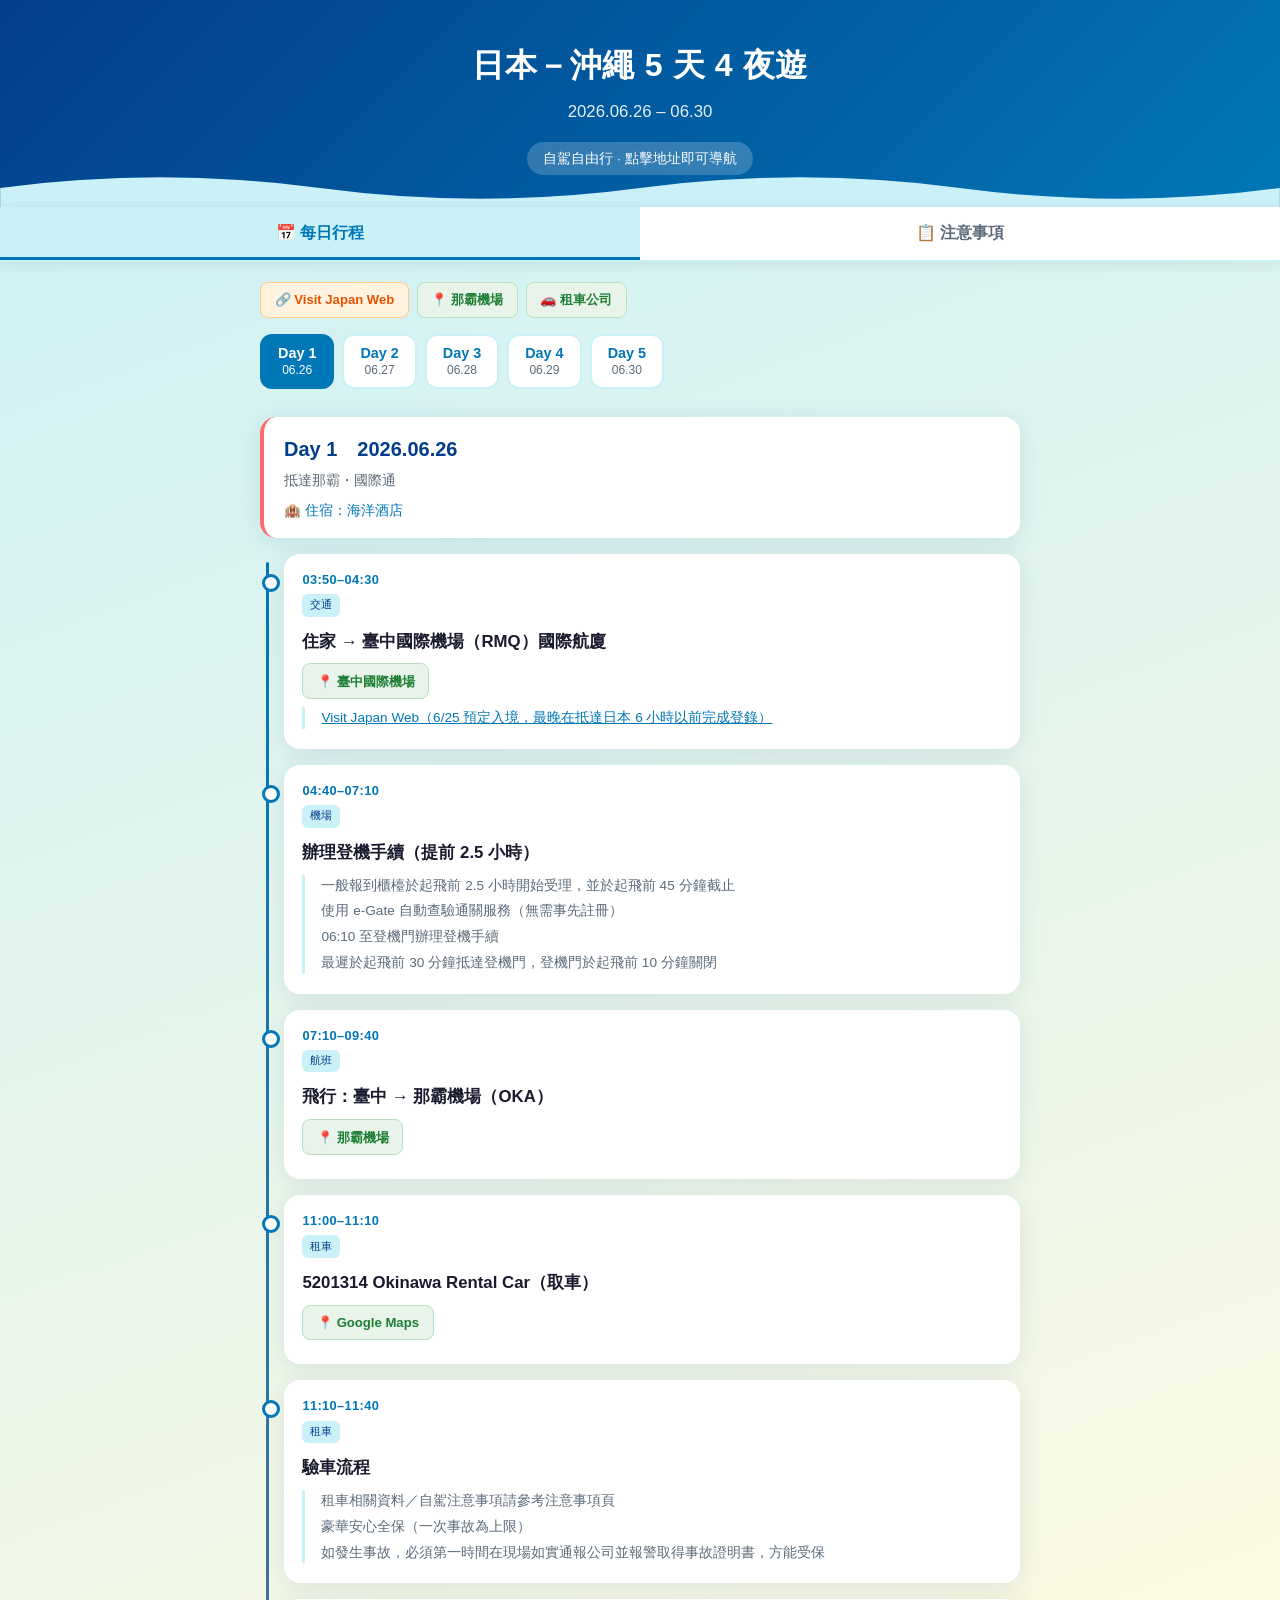
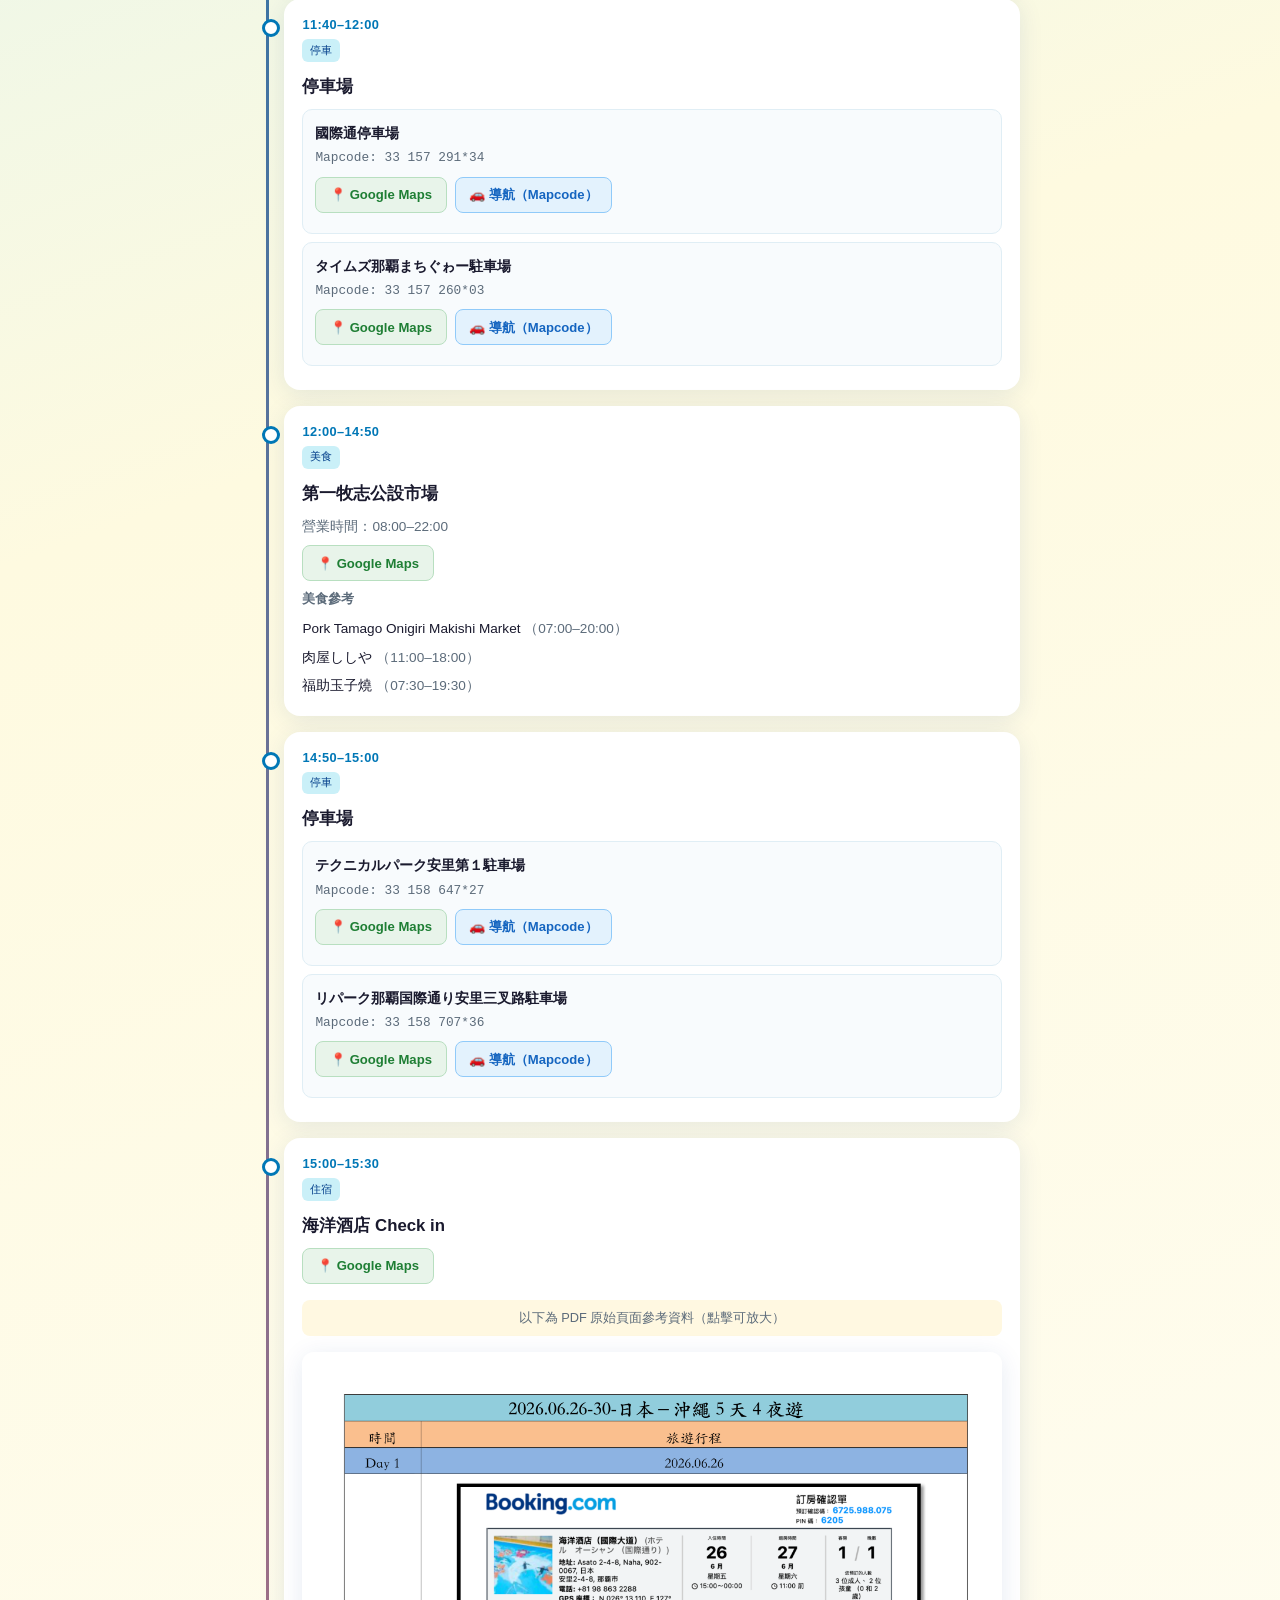
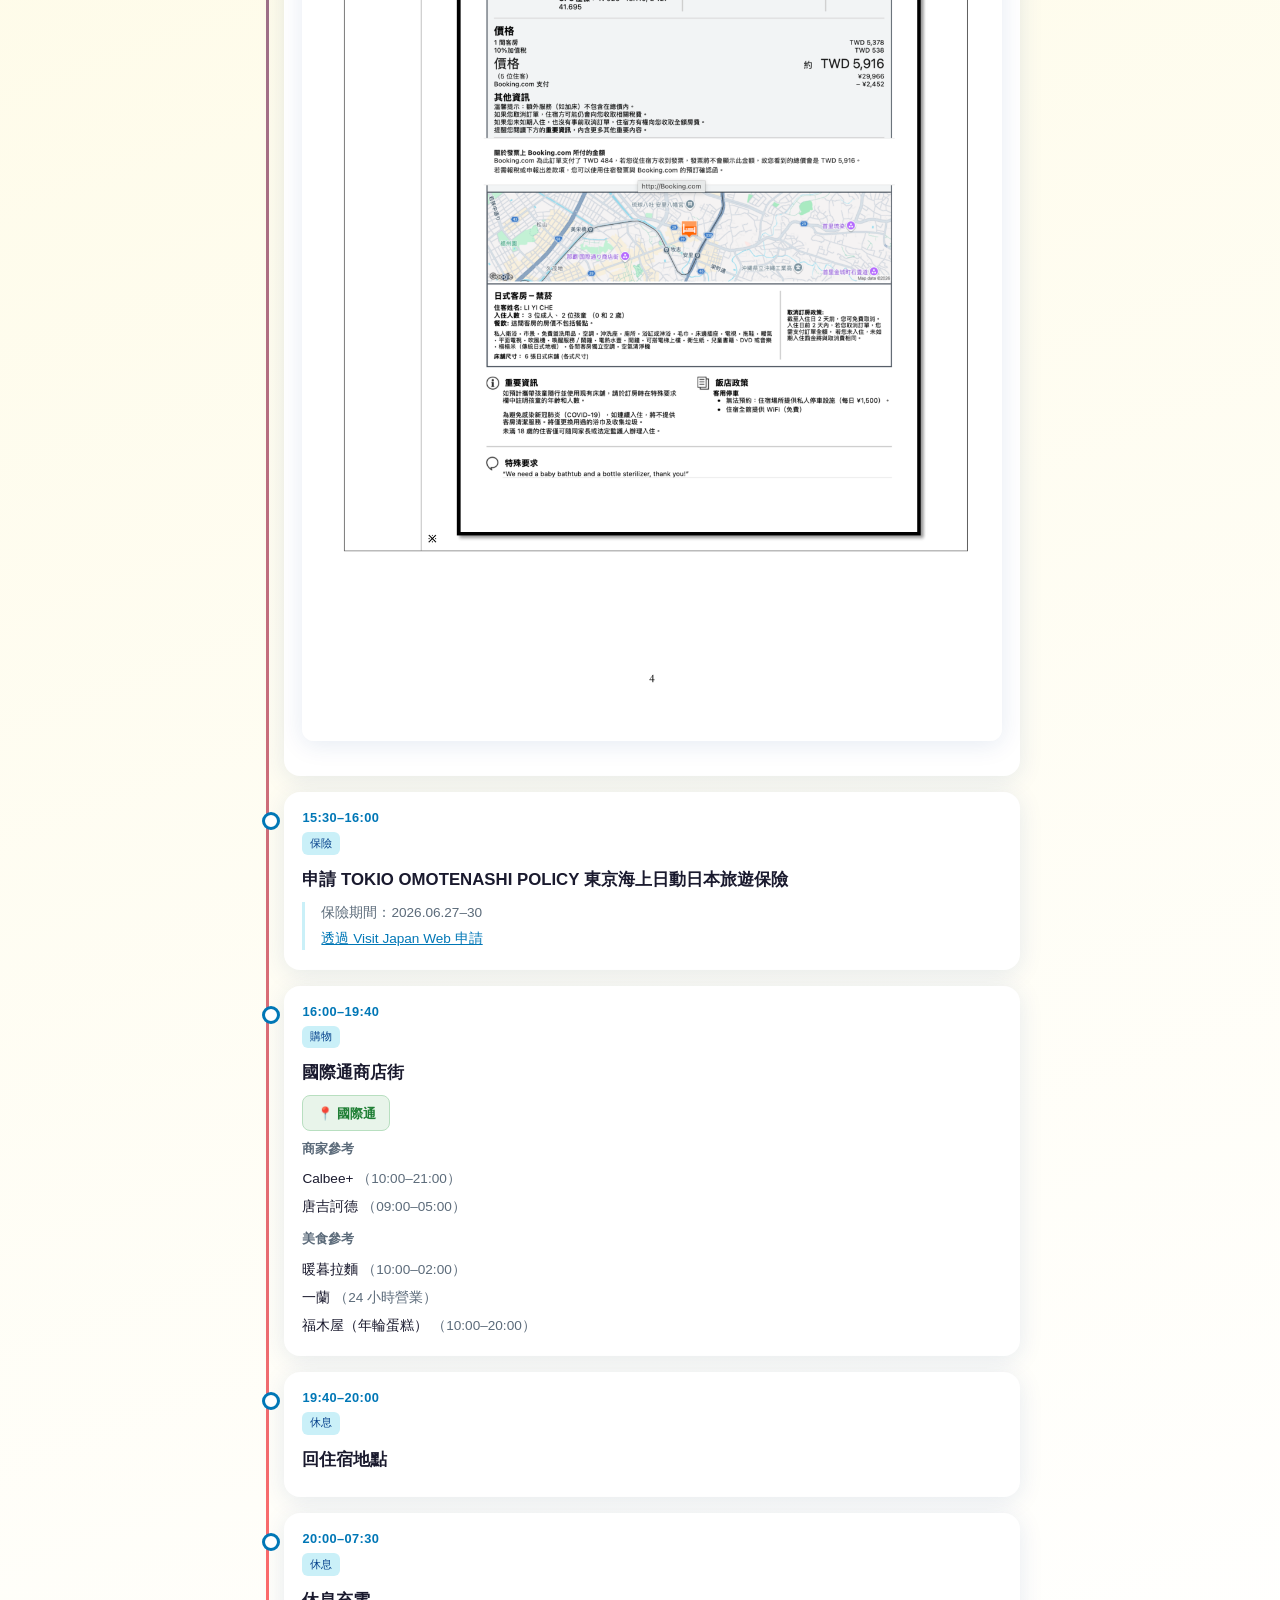
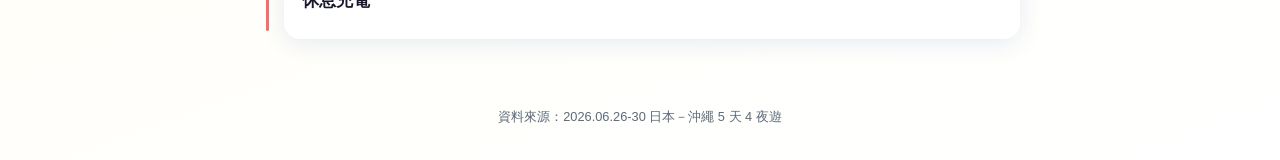
==== index.html @ ae3a1a56 "Add Okinawa 5-day interactive travel itinerary site for GitHub Pages Co-authored-by: Cursor <cursora" ====
<!DOCTYPE html>
<html lang="zh-Hant">
<head>
  <meta charset="UTF-8">
  <meta name="viewport" content="width=device-width, initial-scale=1.0, viewport-fit=cover">
  <meta name="description" content="2026 沖繩 5 天 4 夜自由行行程與注意事項">
  <meta name="theme-color" content="#023e8a">
  <title>沖繩 5 天 4 夜｜互動行程</title>
  <link rel="stylesheet" href="styles.css">
</head>
<body>
  <header class="hero">
    <h1>日本－沖繩 5 天 4 夜遊</h1>
    <p class="dates">2026.06.26 – 06.30</p>
    <span class="badge">自駕自由行 · 點擊地址即可導航</span>
  </header>

  <nav class="main-nav" aria-label="主要導覽">
    <button class="active" data-panel="panel-itinerary">📅 每日行程</button>
    <button data-panel="panel-notices">📋 注意事項</button>
  </nav>

  <main>
    <section id="panel-itinerary" class="panel active" aria-label="每日行程">
      <div class="quick-links">
        <a class="btn-link btn-ext" href="https://vjw-lp.digital.go.jp/zh/" target="_blank" rel="noopener">🔗 Visit Japan Web</a>
        <a class="btn-link btn-maps" href="https://www.google.com/maps/search/?api=1&amp;query=%E9%82%A3%E9%9C%B8%E6%A9%9F%E5%A0%B4" target="_blank" rel="noopener">📍 那霸機場</a>
        <a class="btn-link btn-maps" href="https://www.google.com/maps/search/?api=1&amp;query=5201314%20Okinawa%20Rental%20Car" target="_blank" rel="noopener">🚗 租車公司</a>
      </div>
      <div id="day-tabs" class="day-tabs" role="tablist" aria-label="選擇日期"></div>
      <div id="itinerary-content"></div>
    </section>

    <section id="panel-notices" class="panel" aria-label="注意事項">
      <div id="notice-tabs" class="notice-tabs" role="tablist"></div>
      <div id="notice-content" class="notice-content"></div>
    </section>
  </main>

  <footer>
    <p>資料來源：2026.06.26-30 日本－沖繩 5 天 4 夜遊</p>
  </footer>

  <div id="lightbox" class="lightbox" role="dialog" aria-label="圖片放大檢視">
    <img src="" alt="放大檢視">
  </div>

  <script src="data.js"></script>
  <script src="app.js"></script>
</body>
</html>
---- styles.css ----
:root {
  --ocean: #0077b6;
  --ocean-dark: #023e8a;
  --coral: #ff6b6b;
  --sand: #fefae0;
  --foam: #caf0f8;
  --text: #1a1a2e;
  --muted: #5c6b7a;
  --card: #ffffff;
  --shadow: 0 4px 24px rgba(2, 62, 138, 0.1);
  --radius: 16px;
  --nav-h: 64px;
}

* { box-sizing: border-box; margin: 0; padding: 0; }

html { scroll-behavior: smooth; }

body {
  font-family: "Segoe UI", "Microsoft JhengHei", "PingFang TC", sans-serif;
  background: linear-gradient(160deg, var(--foam) 0%, var(--sand) 40%, #fff 100%);
  color: var(--text);
  min-height: 100dvh;
  line-height: 1.6;
}

/* Header */
.hero {
  background: linear-gradient(135deg, var(--ocean-dark), var(--ocean));
  color: #fff;
  padding: 2.5rem 1.5rem 2rem;
  text-align: center;
  position: relative;
  overflow: hidden;
}

.hero::after {
  content: "";
  position: absolute;
  bottom: -1px;
  left: 0; right: 0;
  height: 40px;
  background: url("data:image/svg+xml,%3Csvg xmlns='http://www.w3.org/2000/svg' viewBox='0 0 1200 40'%3E%3Cpath fill='%23caf0f8' d='M0 20 Q150 0 300 20 T600 20 T900 20 T1200 20 V40 H0Z'/%3E%3C/svg%3E") center/cover no-repeat;
}

.hero h1 {
  font-size: clamp(1.4rem, 4vw, 2rem);
  font-weight: 700;
  letter-spacing: 0.02em;
}

.hero .dates {
  margin-top: 0.5rem;
  opacity: 0.9;
  font-size: 1.05rem;
}

.hero .badge {
  display: inline-block;
  margin-top: 1rem;
  padding: 0.35rem 1rem;
  background: rgba(255,255,255,0.2);
  border-radius: 999px;
  font-size: 0.85rem;
  backdrop-filter: blur(4px);
}

/* Main nav */
.main-nav {
  position: sticky;
  top: 0;
  z-index: 100;
  display: flex;
  background: var(--card);
  box-shadow: 0 2px 12px rgba(0,0,0,0.08);
  border-bottom: 2px solid var(--foam);
}

.main-nav button {
  flex: 1;
  padding: 1rem;
  border: none;
  background: none;
  font-size: 1rem;
  font-weight: 600;
  color: var(--muted);
  cursor: pointer;
  transition: color 0.2s, background 0.2s;
  font-family: inherit;
}

.main-nav button.active {
  color: var(--ocean);
  background: var(--foam);
  box-shadow: inset 0 -3px 0 var(--ocean);
}

.main-nav button:hover:not(.active) {
  background: #f8fbfd;
}

/* Panels */
.panel { display: none; padding: 1.25rem; max-width: 800px; margin: 0 auto; }
.panel.active { display: block; }

/* Day tabs */
.day-tabs {
  display: flex;
  gap: 0.5rem;
  overflow-x: auto;
  padding-bottom: 0.75rem;
  scrollbar-width: none;
  -ms-overflow-style: none;
}

.day-tabs::-webkit-scrollbar { display: none; }

.day-tab {
  flex-shrink: 0;
  padding: 0.6rem 1rem;
  border: 2px solid var(--foam);
  border-radius: 12px;
  background: var(--card);
  cursor: pointer;
  font-family: inherit;
  font-size: 0.9rem;
  transition: all 0.2s;
}

.day-tab .day-num { font-weight: 700; color: var(--ocean); display: block; }
.day-tab .day-date { font-size: 0.75rem; color: var(--muted); }

.day-tab.active {
  border-color: var(--ocean);
  background: var(--ocean);
  color: #fff;
}

.day-tab.active .day-num,
.day-tab.active .day-date { color: #fff; }

.day-header {
  margin: 1rem 0;
  padding: 1rem 1.25rem;
  background: var(--card);
  border-radius: var(--radius);
  box-shadow: var(--shadow);
  border-left: 4px solid var(--coral);
}

.day-header h2 { font-size: 1.25rem; color: var(--ocean-dark); }
.day-header p { color: var(--muted); font-size: 0.9rem; margin-top: 0.25rem; }

.day-header .stay {
  margin-top: 0.5rem;
  font-size: 0.85rem;
  color: var(--ocean);
}

/* Timeline */
.timeline { position: relative; padding-left: 1.5rem; }

.timeline::before {
  content: "";
  position: absolute;
  left: 6px;
  top: 8px;
  bottom: 8px;
  width: 3px;
  background: linear-gradient(to bottom, var(--ocean), var(--coral));
  border-radius: 3px;
}

.event {
  position: relative;
  margin-bottom: 1rem;
  padding: 1rem 1.15rem;
  background: var(--card);
  border-radius: var(--radius);
  box-shadow: var(--shadow);
}

.event::before {
  content: "";
  position: absolute;
  left: -1.35rem;
  top: 1.25rem;
  width: 12px;
  height: 12px;
  border-radius: 50%;
  background: var(--card);
  border: 3px solid var(--ocean);
}

.event-time {
  font-size: 0.8rem;
  font-weight: 700;
  color: var(--ocean);
  letter-spacing: 0.03em;
}

.event-title {
  font-size: 1.05rem;
  font-weight: 600;
  margin: 0.25rem 0 0.5rem;
}

.event-type {
  display: inline-block;
  font-size: 0.7rem;
  padding: 0.15rem 0.5rem;
  border-radius: 6px;
  background: var(--foam);
  color: var(--ocean-dark);
  margin-bottom: 0.5rem;
}

.event-hours { font-size: 0.85rem; color: var(--muted); margin-bottom: 0.5rem; }

/* Links & locations */
.link-row {
  display: flex;
  flex-wrap: wrap;
  gap: 0.5rem;
  margin: 0.5rem 0;
}

.btn-link {
  display: inline-flex;
  align-items: center;
  gap: 0.35rem;
  padding: 0.4rem 0.85rem;
  border-radius: 8px;
  font-size: 0.82rem;
  font-weight: 600;
  text-decoration: none;
  transition: transform 0.15s, box-shadow 0.15s;
}

.btn-link:hover { transform: translateY(-1px); box-shadow: 0 4px 12px rgba(0,0,0,0.12); }

.btn-maps { background: #e8f4ea; color: #1e7e34; border: 1px solid #b8dfc0; }
.btn-nav { background: #e3f2fd; color: #1565c0; border: 1px solid #90caf9; }
.btn-ext { background: #fff3e0; color: #e65100; border: 1px solid #ffcc80; }
.btn-tel { background: #f3e5f5; color: #7b1fa2; border: 1px solid #ce93d8; }

.location-card {
  margin: 0.5rem 0;
  padding: 0.75rem;
  background: #f8fbfd;
  border-radius: 10px;
  border: 1px solid #e0eef5;
}

.location-card .loc-name { font-weight: 600; font-size: 0.9rem; }
.location-card .mapcode { font-size: 0.8rem; color: var(--muted); margin: 0.2rem 0; font-family: monospace; }

.event-notes {
  margin-top: 0.5rem;
  padding-left: 1rem;
  border-left: 3px solid var(--foam);
}

.event-notes li {
  font-size: 0.85rem;
  color: var(--muted);
  margin: 0.25rem 0;
  list-style: none;
}

.event-notes a { color: var(--ocean); }

.rec-list, .shop-list {
  margin-top: 0.5rem;
  font-size: 0.85rem;
}

.rec-list h4, .shop-list h4 {
  font-size: 0.8rem;
  color: var(--muted);
  margin-bottom: 0.35rem;
}

.rec-list li, .shop-list li {
  padding: 0.2rem 0;
  list-style: none;
}

.schedule-grid {
  display: grid;
  gap: 0.4rem;
  margin-top: 0.5rem;
}

.schedule-item {
  display: flex;
  justify-content: space-between;
  font-size: 0.85rem;
  padding: 0.4rem 0.6rem;
  background: var(--foam);
  border-radius: 8px;
}

/* Notice panel */
.notice-tabs {
  display: flex;
  flex-wrap: wrap;
  gap: 0.5rem;
  margin-bottom: 1.25rem;
}

.notice-tab {
  padding: 0.5rem 0.9rem;
  border: 2px solid var(--foam);
  border-radius: 10px;
  background: var(--card);
  cursor: pointer;
  font-family: inherit;
  font-size: 0.82rem;
  transition: all 0.2s;
}

.notice-tab.active {
  border-color: var(--ocean);
  background: var(--ocean);
  color: #fff;
}

.notice-content h3 {
  font-size: 1.15rem;
  color: var(--ocean-dark);
  margin-bottom: 1rem;
}

.notice-list li {
  margin: 0.5rem 0;
  padding-left: 1.25rem;
  position: relative;
  font-size: 0.9rem;
}

.notice-list li::before {
  content: "•";
  position: absolute;
  left: 0;
  color: var(--coral);
  font-weight: bold;
}

.packing-section {
  margin-bottom: 1.25rem;
  padding: 1rem;
  background: var(--card);
  border-radius: var(--radius);
  box-shadow: var(--shadow);
}

.packing-section h4 {
  color: var(--ocean);
  margin-bottom: 0.5rem;
  font-size: 0.95rem;
}

.packing-section ul { padding-left: 1.25rem; }
.packing-section li { font-size: 0.85rem; margin: 0.2rem 0; color: var(--muted); }

/* PDF images */
.pdf-viewer {
  margin-top: 1rem;
}

.pdf-viewer img {
  width: 100%;
  border-radius: 12px;
  margin-bottom: 0.75rem;
  box-shadow: var(--shadow);
  cursor: zoom-in;
}

.pdf-hint {
  font-size: 0.8rem;
  color: var(--muted);
  text-align: center;
  margin-bottom: 1rem;
  padding: 0.5rem;
  background: #fff8e1;
  border-radius: 8px;
}

/* Lightbox */
.lightbox {
  display: none;
  position: fixed;
  inset: 0;
  z-index: 1000;
  background: rgba(0,0,0,0.9);
  align-items: center;
  justify-content: center;
  padding: 1rem;
  cursor: zoom-out;
}

.lightbox.open { display: flex; }
.lightbox img { max-width: 100%; max-height: 95dvh; border-radius: 8px; }

/* Quick links bar */
.quick-links {
  display: flex;
  flex-wrap: wrap;
  gap: 0.5rem;
  margin-bottom: 1rem;
}

/* Footer */
footer {
  text-align: center;
  padding: 2rem 1rem;
  color: var(--muted);
  font-size: 0.8rem;
}

@media (max-width: 480px) {
  .panel { padding: 1rem; }
  .event { padding: 0.85rem; }
}
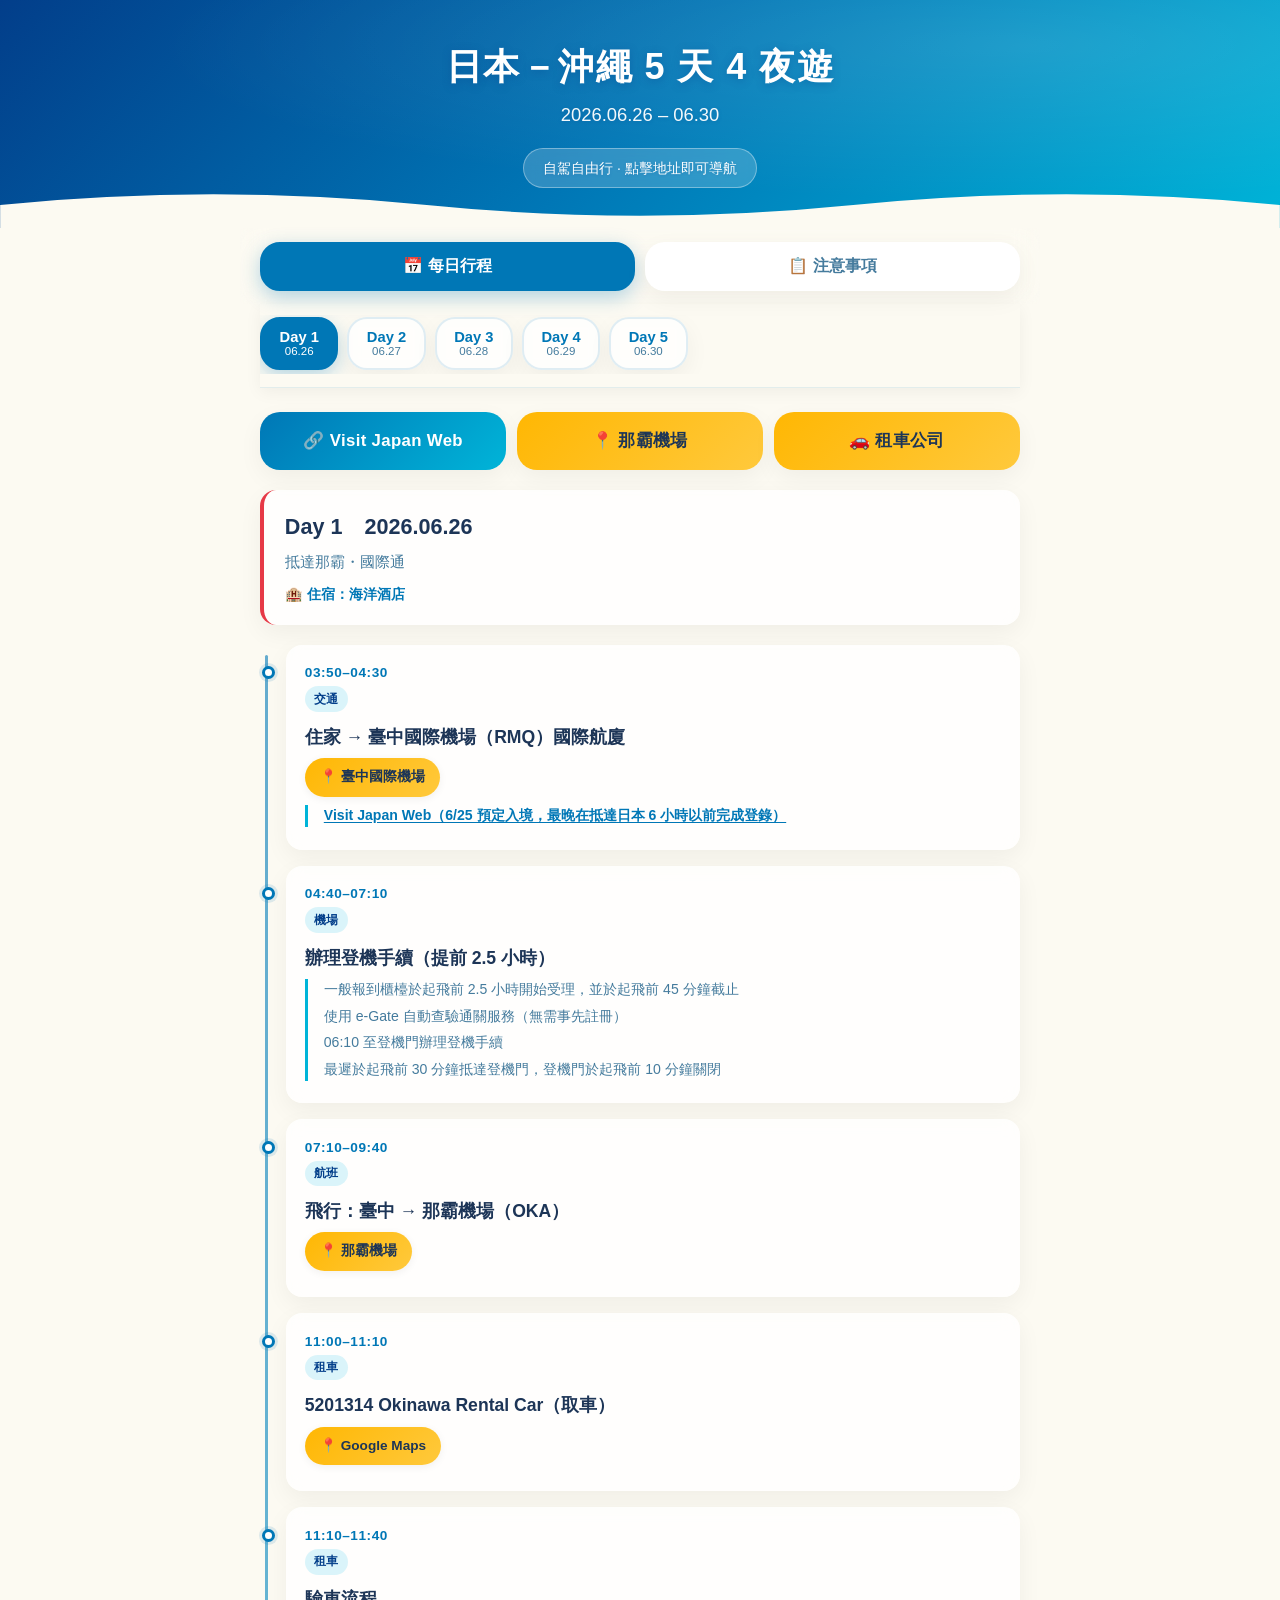
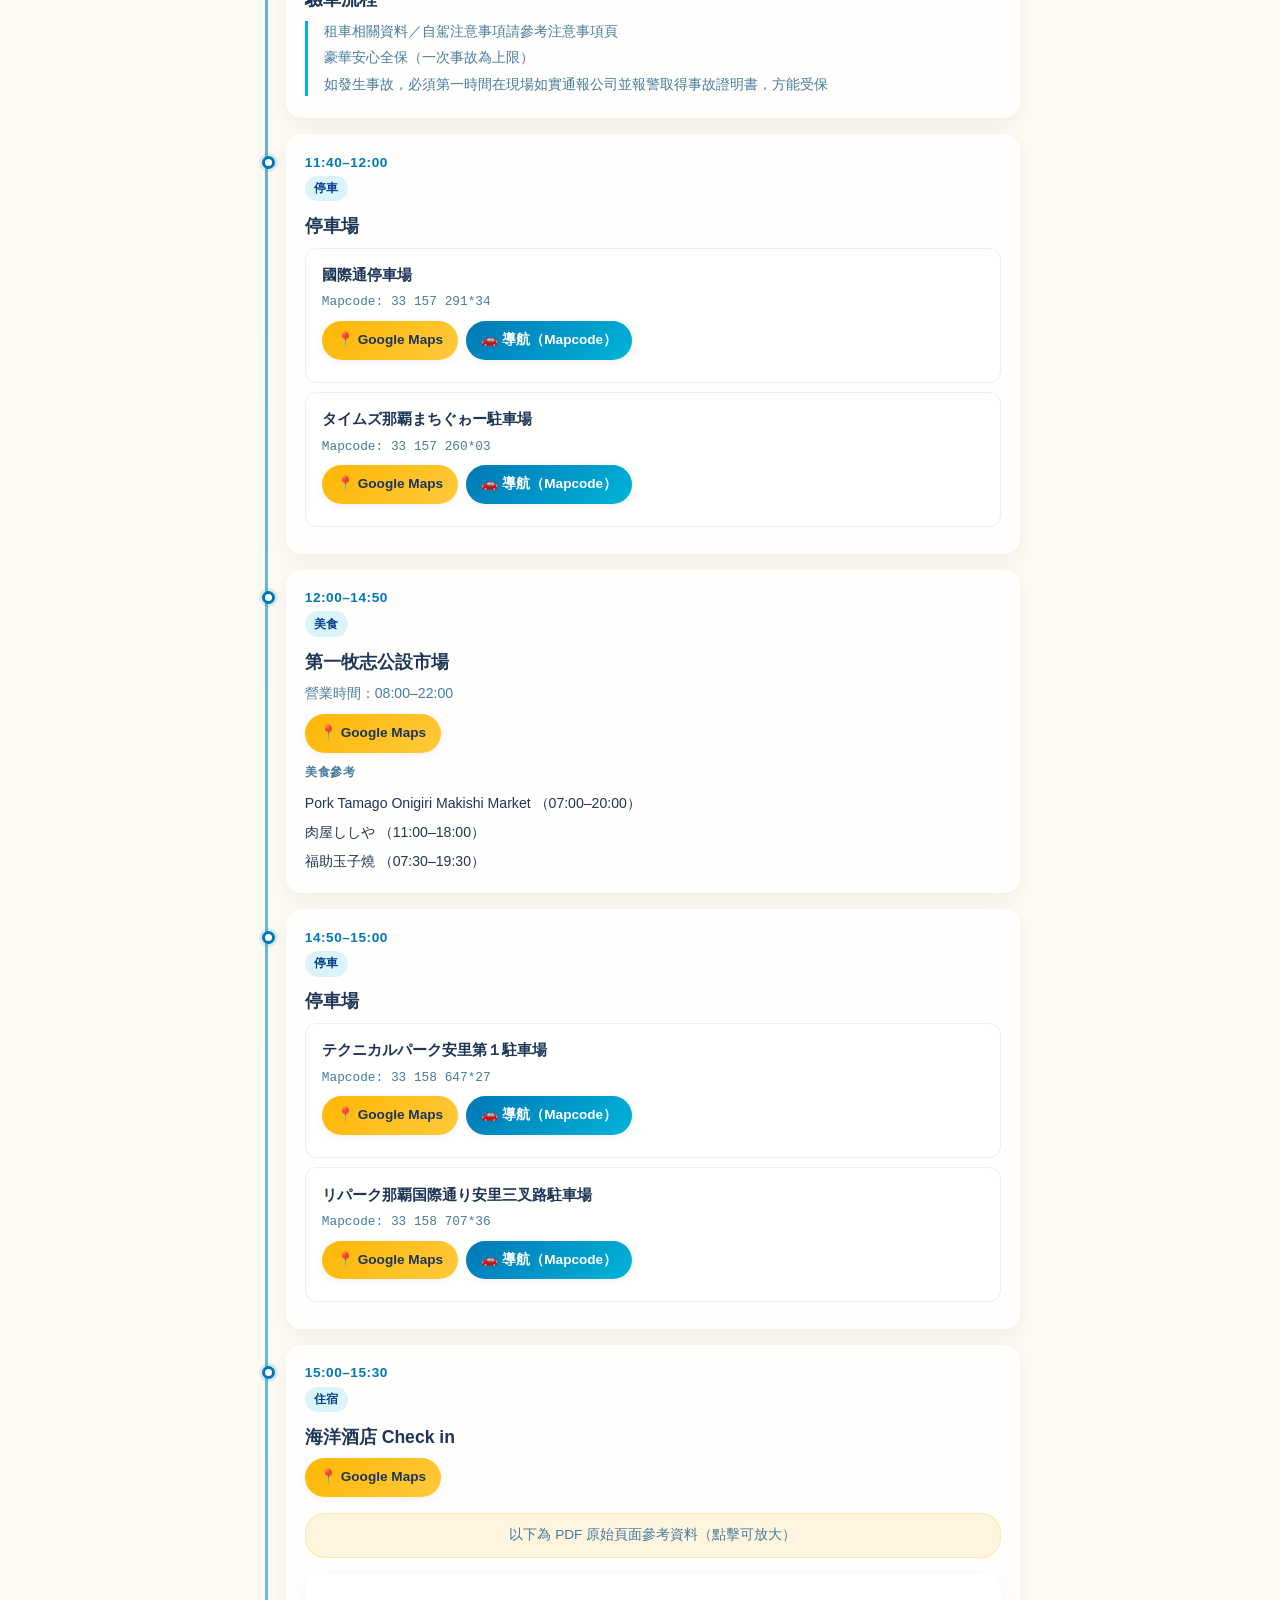
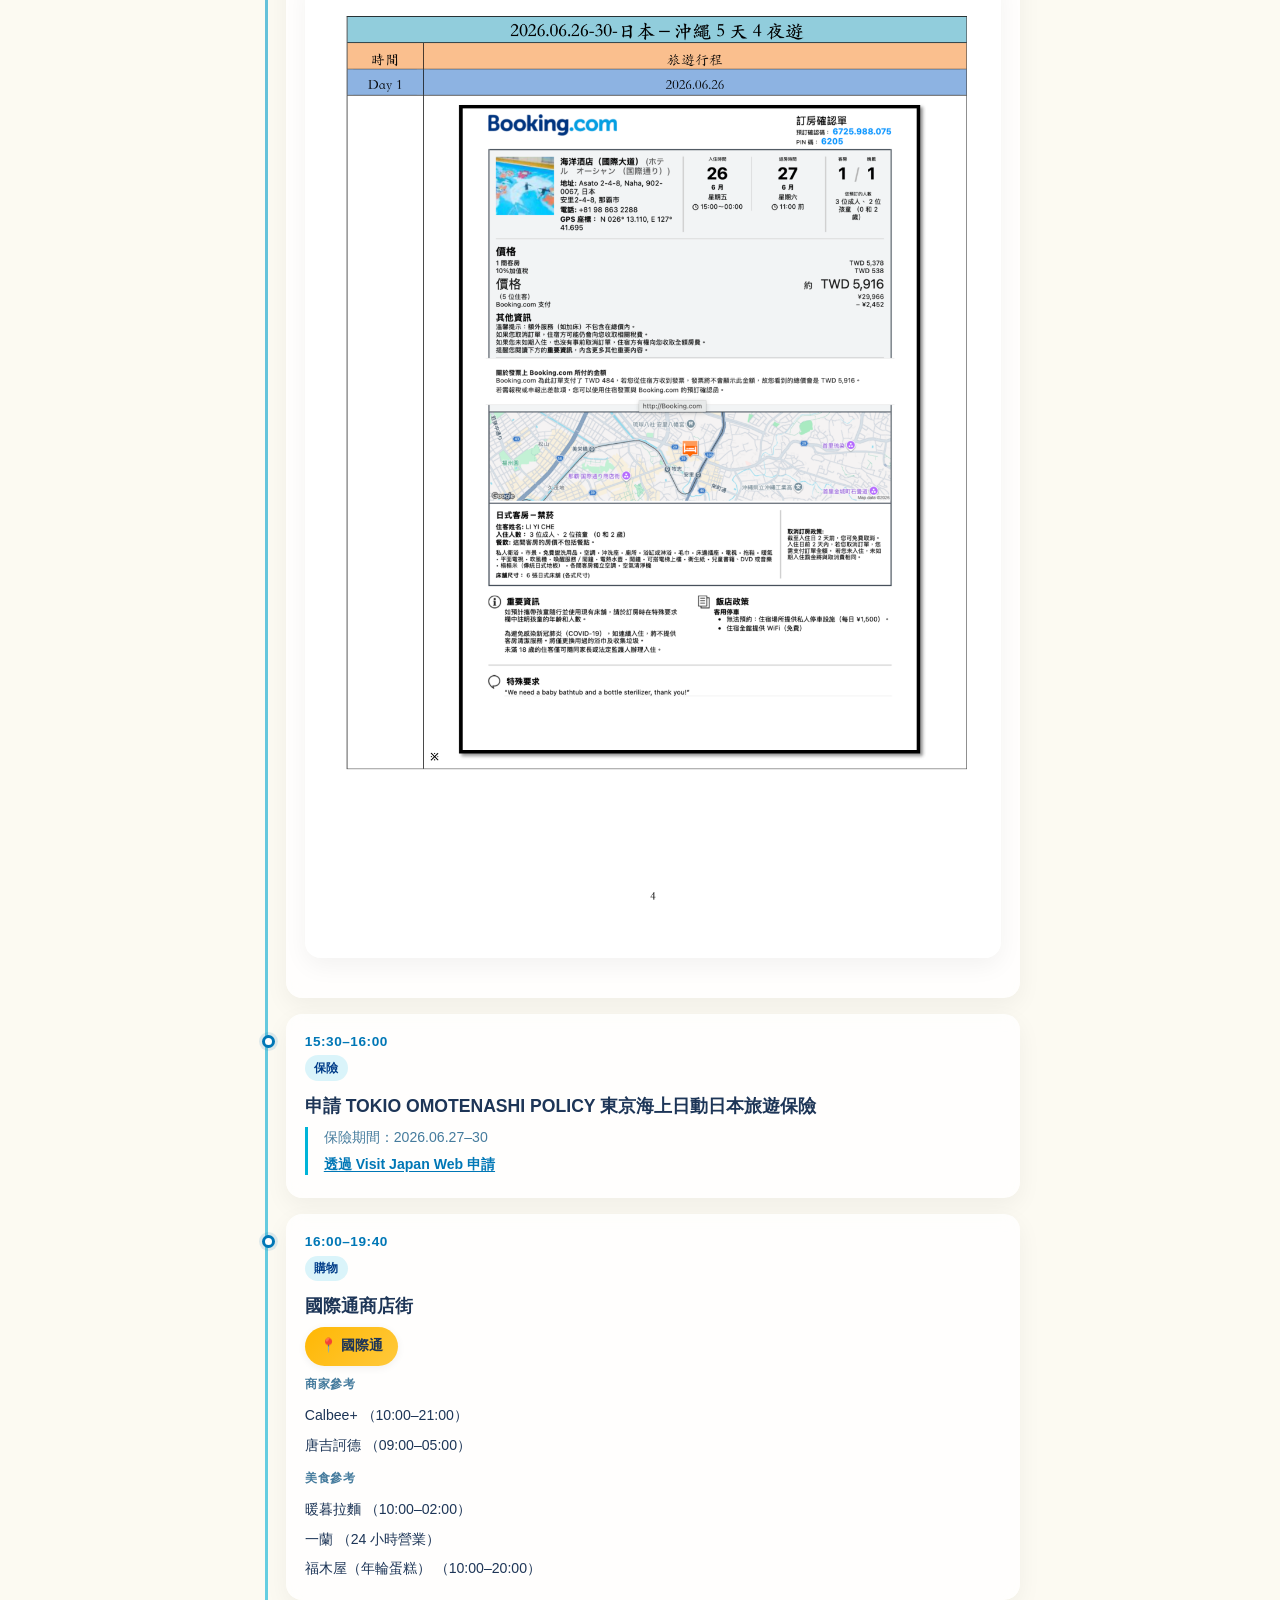
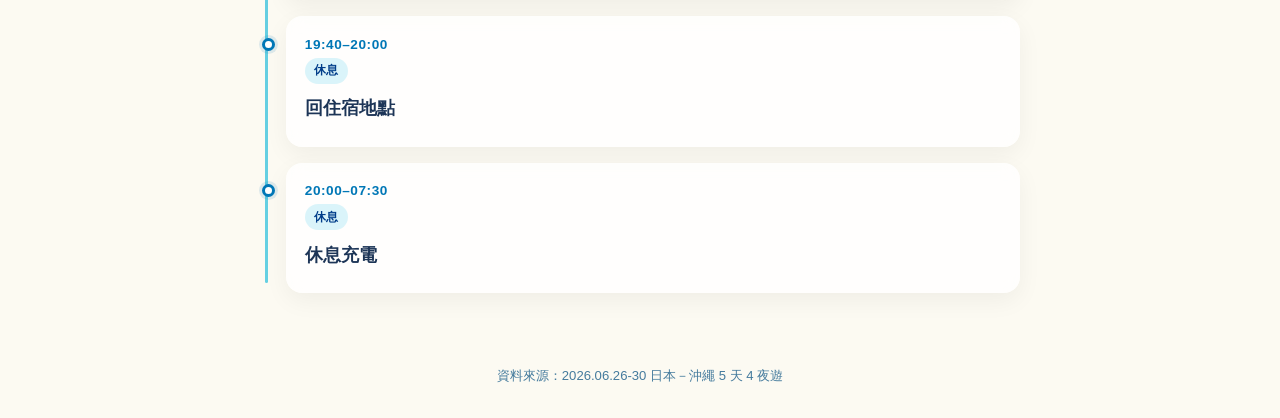
==== commit 71ba2724: "Pin Day 1-5 date tabs below main nav when scrolling Co-authored-by: Cursor <cursoragent@cursor.com>" ====
--- a/index.html
+++ b/index.html
@@ -20,6 +20,14 @@
     <button data-panel="panel-notices">📋 注意事項</button>
   </nav>
 
+  <div class="day-tabs-bar visible" id="day-tabs-bar">
+    <div id="day-tabs-sentinel" class="day-tabs-sentinel" aria-hidden="true"></div>
+    <div class="day-tabs-placeholder" id="day-tabs-placeholder"></div>
+    <div class="day-tabs-sticky" id="day-tabs-sticky">
+      <div id="day-tabs" class="day-tabs" role="tablist" aria-label="選擇日期"></div>
+    </div>
+  </div>
+
   <main>
     <section id="panel-itinerary" class="panel active" aria-label="每日行程">
       <div class="quick-links">
@@ -27,7 +35,6 @@
         <a class="btn-link btn-maps" href="https://www.google.com/maps/search/?api=1&amp;query=%E9%82%A3%E9%9C%B8%E6%A9%9F%E5%A0%B4" target="_blank" rel="noopener">📍 那霸機場</a>
         <a class="btn-link btn-maps" href="https://www.google.com/maps/search/?api=1&amp;query=5201314%20Okinawa%20Rental%20Car" target="_blank" rel="noopener">🚗 租車公司</a>
       </div>
-      <div id="day-tabs" class="day-tabs" role="tablist" aria-label="選擇日期"></div>
       <div id="itinerary-content"></div>
     </section>
 
--- a/styles.css
+++ b/styles.css
@@ -1,425 +1,822 @@
+/* ── Okinawa Breeze ── 海島渡假 × 現代 SPA 俐落感 ── */
+
 :root {
-  --ocean: #0077b6;
-  --ocean-dark: #023e8a;
-  --coral: #ff6b6b;
-  --sand: #fefae0;
+  --okinawa-deep: #023e8a;
+  --okinawa-blue: #0077b6;
+  --okinawa-sky: #00b4d8;
+  --sand-white: #fcfaf2;
+  --text-deep: #1d3557;
+  --text-muted: #457b9d;
+  --sun-gold: #ffb703;
+  --sun-gold-dark: #e6a502;
+  --shuri-red: #e63946;
   --foam: #caf0f8;
-  --text: #1a1a2e;
-  --muted: #5c6b7a;
-  --card: #ffffff;
-  --shadow: 0 4px 24px rgba(2, 62, 138, 0.1);
-  --radius: 16px;
-  --nav-h: 64px;
-}
-
-* { box-sizing: border-box; margin: 0; padding: 0; }
-
-html { scroll-behavior: smooth; }
+  --card-bg: rgba(255, 255, 255, 0.8);
+  --card-solid: #ffffff;
+  --shadow-soft: 0 8px 24px rgba(0, 0, 0, 0.05);
+  --shadow-lift: 0 12px 32px rgba(0, 119, 182, 0.12);
+  --radius-card: 16px;
+  --radius-pill: 20px;
+  --transition: all 0.3s ease;
+  --safe-top: env(safe-area-inset-top, 0px);
+  --safe-right: env(safe-area-inset-right, 0px);
+  --safe-bottom: env(safe-area-inset-bottom, 0px);
+  --safe-left: env(safe-area-inset-left, 0px);
+  --nav-bottom: 4rem;
+}
+
+*, *::before, *::after {
+  box-sizing: border-box;
+  margin: 0;
+  padding: 0;
+}
+
+html {
+  scroll-behavior: smooth;
+  -webkit-text-size-adjust: 100%;
+}
 
 body {
-  font-family: "Segoe UI", "Microsoft JhengHei", "PingFang TC", sans-serif;
-  background: linear-gradient(160deg, var(--foam) 0%, var(--sand) 40%, #fff 100%);
-  color: var(--text);
+  font-family: "Segoe UI", "Microsoft JhengHei", "PingFang TC", "Noto Sans TC", sans-serif;
+  background-color: var(--sand-white);
+  color: var(--text-deep);
   min-height: 100dvh;
-  line-height: 1.6;
-}
-
-/* Header */
+  line-height: 1.65;
+  font-size: 16px;
+  padding-left: var(--safe-left);
+  padding-right: var(--safe-right);
+}
+
+/* ── Hero ── */
 .hero {
-  background: linear-gradient(135deg, var(--ocean-dark), var(--ocean));
+  background: linear-gradient(135deg, #023e8a 0%, #0077b6 50%, #00b4d8 100%);
   color: #fff;
-  padding: 2.5rem 1.5rem 2rem;
   text-align: center;
+  padding: calc(2.75rem + var(--safe-top)) 1.5rem 2.5rem;
   position: relative;
   overflow: hidden;
+}
+
+.hero::before {
+  content: "";
+  position: absolute;
+  inset: 0;
+  background: radial-gradient(ellipse at 80% 20%, rgba(255, 255, 255, 0.12) 0%, transparent 60%);
+  pointer-events: none;
 }
 
 .hero::after {
   content: "";
   position: absolute;
   bottom: -1px;
-  left: 0; right: 0;
-  height: 40px;
-  background: url("data:image/svg+xml,%3Csvg xmlns='http://www.w3.org/2000/svg' viewBox='0 0 1200 40'%3E%3Cpath fill='%23caf0f8' d='M0 20 Q150 0 300 20 T600 20 T900 20 T1200 20 V40 H0Z'/%3E%3C/svg%3E") center/cover no-repeat;
+  left: 0;
+  right: 0;
+  height: 48px;
+  background: url("data:image/svg+xml,%3Csvg xmlns='http://www.w3.org/2000/svg' viewBox='0 0 1200 48'%3E%3Cpath fill='%23fcfaf2' d='M0 24 Q200 4 400 24 T800 24 T1200 24 V48 H0Z'/%3E%3C/svg%3E") center/cover no-repeat;
 }
 
 .hero h1 {
-  font-size: clamp(1.4rem, 4vw, 2rem);
+  position: relative;
+  font-size: clamp(1.6rem, 5vw, 2.25rem);
   font-weight: 700;
-  letter-spacing: 0.02em;
+  letter-spacing: 0.04em;
+  line-height: 1.3;
+  text-shadow: 0 2px 8px rgba(2, 62, 138, 0.35);
 }
 
 .hero .dates {
-  margin-top: 0.5rem;
-  opacity: 0.9;
-  font-size: 1.05rem;
+  position: relative;
+  margin-top: 0.6rem;
+  font-size: clamp(1rem, 2.5vw, 1.15rem);
+  font-weight: 400;
+  opacity: 0.95;
+  text-shadow: 0 1px 4px rgba(2, 62, 138, 0.25);
 }
 
 .hero .badge {
+  position: relative;
   display: inline-block;
-  margin-top: 1rem;
-  padding: 0.35rem 1rem;
-  background: rgba(255,255,255,0.2);
+  margin-top: 1.1rem;
+  padding: 0.45rem 1.2rem;
+  background: rgba(255, 255, 255, 0.18);
+  border: 1px solid rgba(255, 255, 255, 0.35);
   border-radius: 999px;
-  font-size: 0.85rem;
-  backdrop-filter: blur(4px);
-}
-
-/* Main nav */
+  font-size: clamp(0.78rem, 2vw, 0.88rem);
+  backdrop-filter: blur(8px);
+  -webkit-backdrop-filter: blur(8px);
+  text-shadow: 0 1px 3px rgba(2, 62, 138, 0.2);
+}
+
+/* ── Main Nav ── */
 .main-nav {
   position: sticky;
   top: 0;
   z-index: 100;
   display: flex;
-  background: var(--card);
-  box-shadow: 0 2px 12px rgba(0,0,0,0.08);
-  border-bottom: 2px solid var(--foam);
+  gap: 0.6rem;
+  padding: 0.75rem 1rem;
+  padding-top: calc(0.75rem + var(--safe-top));
+  background: rgba(252, 250, 242, 0.92);
+  backdrop-filter: blur(12px);
+  -webkit-backdrop-filter: blur(12px);
+  border-bottom: 1px solid rgba(0, 119, 182, 0.08);
 }
 
 .main-nav button {
   flex: 1;
-  padding: 1rem;
+  padding: 0.75rem 1rem;
+  border: 2px solid transparent;
+  border-radius: var(--radius-pill);
+  background: var(--card-solid);
+  font-family: inherit;
+  font-size: clamp(0.9rem, 2.5vw, 1rem);
+  font-weight: 600;
+  color: var(--text-muted);
+  cursor: pointer;
+  transition: var(--transition);
+  box-shadow: var(--shadow-soft);
+}
+
+.main-nav button:hover:not(.active) {
+  color: var(--okinawa-blue);
+  border-color: rgba(0, 119, 182, 0.2);
+  transform: translateY(-1px);
+}
+
+.main-nav button.active {
+  background: var(--okinawa-blue);
+  color: #fff;
+  border-color: var(--okinawa-blue);
+  box-shadow: 0 6px 20px rgba(0, 119, 182, 0.3);
+}
+
+/* ── Panels ── */
+.panel {
+  display: none;
+  max-width: 800px;
+  margin: 0 auto;
+  padding: 1.25rem 1rem;
+  padding-bottom: calc(1.25rem + var(--safe-bottom));
+}
+
+.panel.active {
+  display: block;
+}
+
+/* ── Quick Links ── */
+.quick-links {
+  display: flex;
+  flex-direction: column;
+  gap: 0.65rem;
+  margin-bottom: 1.25rem;
+}
+
+.quick-links .btn-link {
+  display: flex;
+  align-items: center;
+  justify-content: center;
+  gap: 0.5rem;
+  width: 100%;
+  padding: 0.95rem 1.25rem;
+  border-radius: var(--radius-pill);
+  font-size: clamp(0.95rem, 2.5vw, 1.05rem);
+  font-weight: 700;
+  text-decoration: none;
+  letter-spacing: 0.02em;
+  transition: var(--transition);
+  box-shadow: var(--shadow-soft);
+}
+
+.quick-links .btn-link:hover {
+  transform: translateY(-3px);
+  box-shadow: var(--shadow-lift);
+}
+
+.quick-links .btn-maps {
+  background: linear-gradient(135deg, var(--sun-gold) 0%, #ffc93c 100%);
+  color: var(--text-deep);
   border: none;
-  background: none;
-  font-size: 1rem;
-  font-weight: 600;
-  color: var(--muted);
-  cursor: pointer;
-  transition: color 0.2s, background 0.2s;
-  font-family: inherit;
-}
-
-.main-nav button.active {
-  color: var(--ocean);
-  background: var(--foam);
-  box-shadow: inset 0 -3px 0 var(--ocean);
-}
-
-.main-nav button:hover:not(.active) {
-  background: #f8fbfd;
-}
-
-/* Panels */
-.panel { display: none; padding: 1.25rem; max-width: 800px; margin: 0 auto; }
-.panel.active { display: block; }
-
-/* Day tabs */
+}
+
+.quick-links .btn-maps:hover {
+  background: linear-gradient(135deg, var(--sun-gold-dark) 0%, var(--sun-gold) 100%);
+}
+
+.quick-links .btn-ext {
+  background: linear-gradient(135deg, var(--okinawa-blue) 0%, var(--okinawa-sky) 100%);
+  color: #fff;
+  border: none;
+}
+
+.quick-links .btn-ext:hover {
+  background: linear-gradient(135deg, var(--okinawa-deep) 0%, var(--okinawa-blue) 100%);
+}
+
+/* ── Day Tabs Bar (Day 1–5 釘選) ── */
+.day-tabs-bar {
+  display: none;
+  max-width: 800px;
+  margin: 0 auto;
+  padding: 0 1rem;
+}
+
+.day-tabs-bar.visible {
+  display: block;
+}
+
+.day-tabs-sticky {
+  position: sticky;
+  top: var(--nav-bottom);
+  z-index: 90;
+  padding: 0.65rem 0 0.85rem;
+  background: rgba(252, 250, 242, 0.96);
+  backdrop-filter: blur(12px);
+  -webkit-backdrop-filter: blur(12px);
+  border-bottom: 1px solid rgba(0, 119, 182, 0.1);
+  box-shadow: 0 4px 16px rgba(0, 0, 0, 0.05);
+}
+
+.day-tabs-sticky.is-fixed {
+  position: fixed;
+  left: 0;
+  right: 0;
+  top: var(--nav-bottom);
+  width: 100%;
+  padding-left: max(1rem, var(--safe-left));
+  padding-right: max(1rem, var(--safe-right));
+  max-width: 800px;
+  margin: 0 auto;
+  box-sizing: border-box;
+}
+
+.day-tabs-sentinel {
+  width: 100%;
+  height: 0;
+  pointer-events: none;
+}
+
 .day-tabs {
   display: flex;
-  gap: 0.5rem;
+  gap: 0.55rem;
   overflow-x: auto;
-  padding-bottom: 0.75rem;
+  padding: 0.15rem 0 0.25rem;
   scrollbar-width: none;
   -ms-overflow-style: none;
-}
-
-.day-tabs::-webkit-scrollbar { display: none; }
+  -webkit-overflow-scrolling: touch;
+}
+
+.day-tabs::-webkit-scrollbar {
+  display: none;
+}
 
 .day-tab {
   flex-shrink: 0;
-  padding: 0.6rem 1rem;
-  border: 2px solid var(--foam);
-  border-radius: 12px;
-  background: var(--card);
+  padding: 0.65rem 1.1rem;
+  border: 2px solid rgba(0, 119, 182, 0.12);
+  border-radius: var(--radius-pill);
+  background: var(--card-bg);
+  backdrop-filter: blur(6px);
+  -webkit-backdrop-filter: blur(6px);
   cursor: pointer;
   font-family: inherit;
-  font-size: 0.9rem;
-  transition: all 0.2s;
-}
-
-.day-tab .day-num { font-weight: 700; color: var(--ocean); display: block; }
-.day-tab .day-date { font-size: 0.75rem; color: var(--muted); }
+  font-size: clamp(0.85rem, 2vw, 0.92rem);
+  transition: var(--transition);
+  box-shadow: var(--shadow-soft);
+}
+
+.day-tab .day-num {
+  display: block;
+  font-weight: 700;
+  color: var(--okinawa-blue);
+  transition: var(--transition);
+}
+
+.day-tab .day-date {
+  display: block;
+  font-size: 0.72rem;
+  color: var(--text-muted);
+  transition: var(--transition);
+}
+
+.day-tab:hover:not(.active) {
+  border-color: rgba(0, 119, 182, 0.3);
+  transform: translateY(-1px);
+}
 
 .day-tab.active {
-  border-color: var(--ocean);
-  background: var(--ocean);
+  background: var(--okinawa-blue);
+  border-color: var(--okinawa-blue);
   color: #fff;
+  box-shadow: 0 6px 18px rgba(0, 119, 182, 0.28);
 }
 
 .day-tab.active .day-num,
-.day-tab.active .day-date { color: #fff; }
-
+.day-tab.active .day-date {
+  color: #fff;
+}
+
+/* ── Day Header Card ── */
 .day-header {
-  margin: 1rem 0;
-  padding: 1rem 1.25rem;
-  background: var(--card);
-  border-radius: var(--radius);
-  box-shadow: var(--shadow);
-  border-left: 4px solid var(--coral);
-}
-
-.day-header h2 { font-size: 1.25rem; color: var(--ocean-dark); }
-.day-header p { color: var(--muted); font-size: 0.9rem; margin-top: 0.25rem; }
+  margin: 0.75rem 0 1.25rem;
+  padding: 1.15rem 1.3rem;
+  background: var(--card-bg);
+  backdrop-filter: blur(8px);
+  -webkit-backdrop-filter: blur(8px);
+  border-radius: var(--radius-card);
+  box-shadow: var(--shadow-soft);
+  border-left: 4px solid var(--shuri-red);
+}
+
+.day-header h2 {
+  font-size: clamp(1.15rem, 3.5vw, 1.35rem);
+  color: var(--text-deep);
+  font-weight: 700;
+}
+
+.day-header p {
+  margin-top: 0.3rem;
+  font-size: clamp(0.88rem, 2.5vw, 0.95rem);
+  color: var(--text-muted);
+}
 
 .day-header .stay {
-  margin-top: 0.5rem;
-  font-size: 0.85rem;
-  color: var(--ocean);
-}
-
-/* Timeline */
-.timeline { position: relative; padding-left: 1.5rem; }
+  margin-top: 0.55rem;
+  font-size: clamp(0.82rem, 2vw, 0.88rem);
+  color: var(--okinawa-blue);
+  font-weight: 600;
+}
+
+/* ── Timeline ── */
+.timeline {
+  position: relative;
+  padding-left: 1.6rem;
+}
 
 .timeline::before {
   content: "";
   position: absolute;
-  left: 6px;
-  top: 8px;
-  bottom: 8px;
+  left: 5px;
+  top: 10px;
+  bottom: 10px;
   width: 3px;
-  background: linear-gradient(to bottom, var(--ocean), var(--coral));
+  background: linear-gradient(to bottom, var(--okinawa-blue), var(--okinawa-sky));
   border-radius: 3px;
+  opacity: 0.6;
 }
 
 .event {
   position: relative;
   margin-bottom: 1rem;
-  padding: 1rem 1.15rem;
-  background: var(--card);
-  border-radius: var(--radius);
-  box-shadow: var(--shadow);
+  padding: 1.1rem 1.2rem;
+  background: var(--card-bg);
+  backdrop-filter: blur(8px);
+  -webkit-backdrop-filter: blur(8px);
+  border-radius: var(--radius-card);
+  box-shadow: var(--shadow-soft);
+  transition: var(--transition);
+}
+
+.event:hover {
+  box-shadow: var(--shadow-lift);
 }
 
 .event::before {
   content: "";
   position: absolute;
-  left: -1.35rem;
-  top: 1.25rem;
-  width: 12px;
-  height: 12px;
+  left: -1.45rem;
+  top: 1.35rem;
+  width: 13px;
+  height: 13px;
   border-radius: 50%;
-  background: var(--card);
-  border: 3px solid var(--ocean);
+  background: var(--card-solid);
+  border: 3px solid var(--okinawa-blue);
+  box-shadow: 0 0 0 3px rgba(0, 119, 182, 0.12);
 }
 
 .event-time {
-  font-size: 0.8rem;
+  font-size: clamp(0.78rem, 2vw, 0.85rem);
   font-weight: 700;
-  color: var(--ocean);
-  letter-spacing: 0.03em;
+  color: var(--okinawa-blue);
+  letter-spacing: 0.04em;
 }
 
 .event-title {
-  font-size: 1.05rem;
+  font-size: clamp(1rem, 2.8vw, 1.1rem);
   font-weight: 600;
-  margin: 0.25rem 0 0.5rem;
+  color: var(--text-deep);
+  margin: 0.3rem 0 0.5rem;
+  line-height: 1.4;
 }
 
 .event-type {
   display: inline-block;
-  font-size: 0.7rem;
-  padding: 0.15rem 0.5rem;
-  border-radius: 6px;
-  background: var(--foam);
-  color: var(--ocean-dark);
+  font-size: 0.72rem;
+  padding: 0.2rem 0.6rem;
+  border-radius: 999px;
+  background: rgba(202, 240, 248, 0.7);
+  color: var(--okinawa-deep);
+  font-weight: 600;
   margin-bottom: 0.5rem;
 }
 
-.event-hours { font-size: 0.85rem; color: var(--muted); margin-bottom: 0.5rem; }
-
-/* Links & locations */
+.event-hours {
+  font-size: clamp(0.82rem, 2vw, 0.88rem);
+  color: var(--text-muted);
+  margin-bottom: 0.5rem;
+}
+
+/* ── Inline Buttons (inside events) ── */
 .link-row {
   display: flex;
   flex-wrap: wrap;
   gap: 0.5rem;
-  margin: 0.5rem 0;
+  margin: 0.55rem 0;
 }
 
 .btn-link {
   display: inline-flex;
   align-items: center;
   gap: 0.35rem;
-  padding: 0.4rem 0.85rem;
-  border-radius: 8px;
-  font-size: 0.82rem;
+  padding: 0.5rem 0.95rem;
+  border-radius: var(--radius-pill);
+  font-size: clamp(0.8rem, 2vw, 0.85rem);
   font-weight: 600;
   text-decoration: none;
-  transition: transform 0.15s, box-shadow 0.15s;
-}
-
-.btn-link:hover { transform: translateY(-1px); box-shadow: 0 4px 12px rgba(0,0,0,0.12); }
-
-.btn-maps { background: #e8f4ea; color: #1e7e34; border: 1px solid #b8dfc0; }
-.btn-nav { background: #e3f2fd; color: #1565c0; border: 1px solid #90caf9; }
-.btn-ext { background: #fff3e0; color: #e65100; border: 1px solid #ffcc80; }
-.btn-tel { background: #f3e5f5; color: #7b1fa2; border: 1px solid #ce93d8; }
-
+  transition: var(--transition);
+  box-shadow: 0 2px 8px rgba(0, 0, 0, 0.06);
+}
+
+.btn-link:hover {
+  transform: translateY(-3px);
+  box-shadow: var(--shadow-lift);
+}
+
+.btn-maps {
+  background: linear-gradient(135deg, var(--sun-gold) 0%, #ffc93c 100%);
+  color: var(--text-deep);
+  border: none;
+}
+
+.btn-maps:hover {
+  background: linear-gradient(135deg, var(--sun-gold-dark) 0%, var(--sun-gold) 100%);
+}
+
+.btn-nav {
+  background: linear-gradient(135deg, var(--okinawa-blue) 0%, var(--okinawa-sky) 100%);
+  color: #fff;
+  border: none;
+}
+
+.btn-nav:hover {
+  background: linear-gradient(135deg, var(--okinawa-deep) 0%, var(--okinawa-blue) 100%);
+}
+
+.btn-ext {
+  background: rgba(255, 183, 3, 0.15);
+  color: #b45309;
+  border: 1.5px solid rgba(255, 183, 3, 0.45);
+}
+
+.btn-ext:hover {
+  background: var(--sun-gold);
+  color: var(--text-deep);
+  border-color: var(--sun-gold);
+}
+
+.btn-tel {
+  background: rgba(230, 57, 70, 0.1);
+  color: var(--shuri-red);
+  border: 1.5px solid rgba(230, 57, 70, 0.3);
+}
+
+.btn-tel:hover {
+  background: var(--shuri-red);
+  color: #fff;
+  border-color: var(--shuri-red);
+}
+
+/* ── Location Cards ── */
 .location-card {
-  margin: 0.5rem 0;
-  padding: 0.75rem;
-  background: #f8fbfd;
-  border-radius: 10px;
-  border: 1px solid #e0eef5;
-}
-
-.location-card .loc-name { font-weight: 600; font-size: 0.9rem; }
-.location-card .mapcode { font-size: 0.8rem; color: var(--muted); margin: 0.2rem 0; font-family: monospace; }
-
+  margin: 0.55rem 0;
+  padding: 0.85rem 1rem;
+  background: rgba(255, 255, 255, 0.65);
+  border-radius: 12px;
+  border: 1px solid rgba(0, 119, 182, 0.1);
+}
+
+.location-card .loc-name {
+  font-weight: 600;
+  font-size: clamp(0.88rem, 2.5vw, 0.95rem);
+  color: var(--text-deep);
+}
+
+.location-card .mapcode {
+  font-size: 0.8rem;
+  color: var(--text-muted);
+  margin: 0.25rem 0;
+  font-family: "Cascadia Code", "Consolas", monospace;
+}
+
+/* ── Notes & Lists ── */
 .event-notes {
-  margin-top: 0.5rem;
+  margin-top: 0.55rem;
   padding-left: 1rem;
-  border-left: 3px solid var(--foam);
+  border-left: 3px solid var(--okinawa-sky);
 }
 
 .event-notes li {
-  font-size: 0.85rem;
-  color: var(--muted);
-  margin: 0.25rem 0;
+  font-size: clamp(0.82rem, 2vw, 0.88rem);
+  color: var(--text-muted);
+  margin: 0.3rem 0;
   list-style: none;
-}
-
-.event-notes a { color: var(--ocean); }
-
-.rec-list, .shop-list {
-  margin-top: 0.5rem;
-  font-size: 0.85rem;
-}
-
-.rec-list h4, .shop-list h4 {
-  font-size: 0.8rem;
-  color: var(--muted);
-  margin-bottom: 0.35rem;
-}
-
-.rec-list li, .shop-list li {
-  padding: 0.2rem 0;
+  line-height: 1.55;
+}
+
+.event-notes a {
+  color: var(--okinawa-blue);
+  font-weight: 600;
+  text-decoration: underline;
+  text-underline-offset: 2px;
+  transition: var(--transition);
+}
+
+.event-notes a:hover {
+  color: var(--shuri-red);
+}
+
+.rec-list,
+.shop-list {
+  margin-top: 0.55rem;
+  font-size: clamp(0.82rem, 2vw, 0.88rem);
+}
+
+.rec-list h4,
+.shop-list h4 {
+  font-size: 0.78rem;
+  color: var(--text-muted);
+  font-weight: 700;
+  text-transform: uppercase;
+  letter-spacing: 0.06em;
+  margin-bottom: 0.4rem;
+}
+
+.rec-list li,
+.shop-list li {
+  padding: 0.25rem 0;
   list-style: none;
+  color: var(--text-deep);
+  line-height: 1.5;
 }
 
 .schedule-grid {
   display: grid;
-  gap: 0.4rem;
-  margin-top: 0.5rem;
+  gap: 0.45rem;
+  margin-top: 0.55rem;
 }
 
 .schedule-item {
   display: flex;
   justify-content: space-between;
-  font-size: 0.85rem;
-  padding: 0.4rem 0.6rem;
-  background: var(--foam);
-  border-radius: 8px;
-}
-
-/* Notice panel */
+  align-items: center;
+  gap: 0.5rem;
+  font-size: clamp(0.82rem, 2vw, 0.88rem);
+  padding: 0.5rem 0.75rem;
+  background: rgba(202, 240, 248, 0.5);
+  border-radius: 10px;
+  color: var(--text-deep);
+}
+
+.schedule-item strong {
+  color: var(--okinawa-blue);
+  white-space: nowrap;
+}
+
+/* ── Notice Tabs ── */
 .notice-tabs {
   display: flex;
   flex-wrap: wrap;
-  gap: 0.5rem;
+  gap: 0.55rem;
   margin-bottom: 1.25rem;
 }
 
 .notice-tab {
-  padding: 0.5rem 0.9rem;
-  border: 2px solid var(--foam);
-  border-radius: 10px;
-  background: var(--card);
+  padding: 0.55rem 1rem;
+  border: 2px solid rgba(0, 119, 182, 0.12);
+  border-radius: var(--radius-pill);
+  background: var(--card-bg);
+  backdrop-filter: blur(6px);
+  -webkit-backdrop-filter: blur(6px);
   cursor: pointer;
   font-family: inherit;
-  font-size: 0.82rem;
-  transition: all 0.2s;
+  font-size: clamp(0.78rem, 2vw, 0.85rem);
+  font-weight: 600;
+  color: var(--text-muted);
+  transition: var(--transition);
+  box-shadow: var(--shadow-soft);
+}
+
+.notice-tab:hover:not(.active) {
+  border-color: rgba(0, 119, 182, 0.3);
+  color: var(--okinawa-blue);
+  transform: translateY(-1px);
 }
 
 .notice-tab.active {
-  border-color: var(--ocean);
-  background: var(--ocean);
+  background: var(--okinawa-blue);
+  border-color: var(--okinawa-blue);
   color: #fff;
+  box-shadow: 0 6px 18px rgba(0, 119, 182, 0.28);
 }
 
 .notice-content h3 {
-  font-size: 1.15rem;
-  color: var(--ocean-dark);
+  font-size: clamp(1.1rem, 3vw, 1.25rem);
+  color: var(--text-deep);
+  font-weight: 700;
   margin-bottom: 1rem;
 }
 
 .notice-list li {
-  margin: 0.5rem 0;
-  padding-left: 1.25rem;
+  margin: 0.55rem 0;
+  padding-left: 1.3rem;
   position: relative;
-  font-size: 0.9rem;
+  font-size: clamp(0.88rem, 2.5vw, 0.95rem);
+  color: var(--text-deep);
+  line-height: 1.6;
 }
 
 .notice-list li::before {
   content: "•";
   position: absolute;
   left: 0;
-  color: var(--coral);
+  color: var(--shuri-red);
   font-weight: bold;
+  font-size: 1.1em;
 }
 
 .packing-section {
-  margin-bottom: 1.25rem;
-  padding: 1rem;
-  background: var(--card);
-  border-radius: var(--radius);
-  box-shadow: var(--shadow);
+  margin-bottom: 1rem;
+  padding: 1.1rem 1.2rem;
+  background: var(--card-bg);
+  backdrop-filter: blur(8px);
+  -webkit-backdrop-filter: blur(8px);
+  border-radius: var(--radius-card);
+  box-shadow: var(--shadow-soft);
 }
 
 .packing-section h4 {
-  color: var(--ocean);
-  margin-bottom: 0.5rem;
-  font-size: 0.95rem;
-}
-
-.packing-section ul { padding-left: 1.25rem; }
-.packing-section li { font-size: 0.85rem; margin: 0.2rem 0; color: var(--muted); }
-
-/* PDF images */
+  color: var(--okinawa-blue);
+  font-weight: 700;
+  margin-bottom: 0.55rem;
+  font-size: clamp(0.92rem, 2.5vw, 1rem);
+}
+
+.packing-section ul {
+  padding-left: 1.25rem;
+}
+
+.packing-section li {
+  font-size: clamp(0.82rem, 2vw, 0.88rem);
+  margin: 0.25rem 0;
+  color: var(--text-muted);
+  line-height: 1.55;
+}
+
+/* ── PDF Viewer ── */
 .pdf-viewer {
   margin-top: 1rem;
 }
 
 .pdf-viewer img {
   width: 100%;
-  border-radius: 12px;
-  margin-bottom: 0.75rem;
-  box-shadow: var(--shadow);
+  border-radius: var(--radius-card);
+  margin-bottom: 0.85rem;
+  box-shadow: var(--shadow-soft);
   cursor: zoom-in;
+  transition: var(--transition);
+}
+
+.pdf-viewer img:hover {
+  box-shadow: var(--shadow-lift);
+  transform: translateY(-2px);
 }
 
 .pdf-hint {
-  font-size: 0.8rem;
-  color: var(--muted);
+  font-size: clamp(0.78rem, 2vw, 0.85rem);
+  color: var(--text-muted);
   text-align: center;
   margin-bottom: 1rem;
-  padding: 0.5rem;
-  background: #fff8e1;
-  border-radius: 8px;
-}
-
-/* Lightbox */
+  padding: 0.65rem 0.85rem;
+  background: rgba(255, 183, 3, 0.12);
+  border-radius: var(--radius-pill);
+  border: 1px solid rgba(255, 183, 3, 0.25);
+}
+
+/* ── Lightbox ── */
 .lightbox {
   display: none;
   position: fixed;
   inset: 0;
   z-index: 1000;
-  background: rgba(0,0,0,0.9);
+  background: rgba(29, 53, 87, 0.92);
   align-items: center;
   justify-content: center;
-  padding: 1rem;
+  padding: calc(1rem + var(--safe-top)) calc(1rem + var(--safe-right)) calc(1rem + var(--safe-bottom)) calc(1rem + var(--safe-left));
   cursor: zoom-out;
-}
-
-.lightbox.open { display: flex; }
-.lightbox img { max-width: 100%; max-height: 95dvh; border-radius: 8px; }
-
-/* Quick links bar */
-.quick-links {
+  backdrop-filter: blur(4px);
+  -webkit-backdrop-filter: blur(4px);
+}
+
+.lightbox.open {
   display: flex;
-  flex-wrap: wrap;
-  gap: 0.5rem;
-  margin-bottom: 1rem;
-}
-
-/* Footer */
+}
+
+.lightbox img {
+  max-width: 100%;
+  max-height: 90dvh;
+  border-radius: var(--radius-card);
+  box-shadow: 0 16px 48px rgba(0, 0, 0, 0.4);
+}
+
+/* ── Footer ── */
 footer {
   text-align: center;
   padding: 2rem 1rem;
-  color: var(--muted);
-  font-size: 0.8rem;
+  padding-bottom: calc(2rem + var(--safe-bottom));
+  color: var(--text-muted);
+  font-size: clamp(0.75rem, 2vw, 0.82rem);
+}
+
+/* ── Responsive ── */
+@media (min-width: 600px) {
+  .panel {
+    padding: 1.5rem 1.25rem;
+    padding-bottom: calc(1.5rem + var(--safe-bottom));
+  }
+
+  .quick-links {
+    flex-direction: row;
+  }
+
+  .quick-links .btn-link {
+    flex: 1;
+  }
+
+  .main-nav {
+    padding: 0.85rem 1.25rem;
+    padding-top: calc(0.85rem + var(--safe-top));
+    max-width: 800px;
+    margin: 0 auto;
+    background: transparent;
+    border-bottom: none;
+  }
+
+  .day-tabs-bar {
+    padding: 0 1.25rem;
+  }
+
+  .day-tabs-sticky.is-fixed {
+    padding-left: max(1.25rem, var(--safe-left));
+    padding-right: max(1.25rem, var(--safe-right));
+  }
 }
 
 @media (max-width: 480px) {
-  .panel { padding: 1rem; }
-  .event { padding: 0.85rem; }
-}
+  .hero {
+    padding: calc(2.25rem + var(--safe-top)) 1.1rem 2.25rem;
+  }
+
+  .panel {
+    padding: 1rem 0.85rem;
+    padding-bottom: calc(1rem + var(--safe-bottom));
+  }
+
+  .day-tabs-bar {
+    padding: 0 0.85rem;
+  }
+
+  .day-tabs-sticky.is-fixed {
+    padding-left: max(0.85rem, var(--safe-left));
+    padding-right: max(0.85rem, var(--safe-right));
+  }
+
+  .event {
+    padding: 0.95rem 1rem;
+  }
+
+  .timeline {
+    padding-left: 1.4rem;
+  }
+
+  .event::before {
+    left: -1.3rem;
+    width: 11px;
+    height: 11px;
+  }
+}
+
+@media (prefers-reduced-motion: reduce) {
+  *, *::before, *::after {
+    transition-duration: 0.01ms !important;
+    animation-duration: 0.01ms !important;
+  }
+}
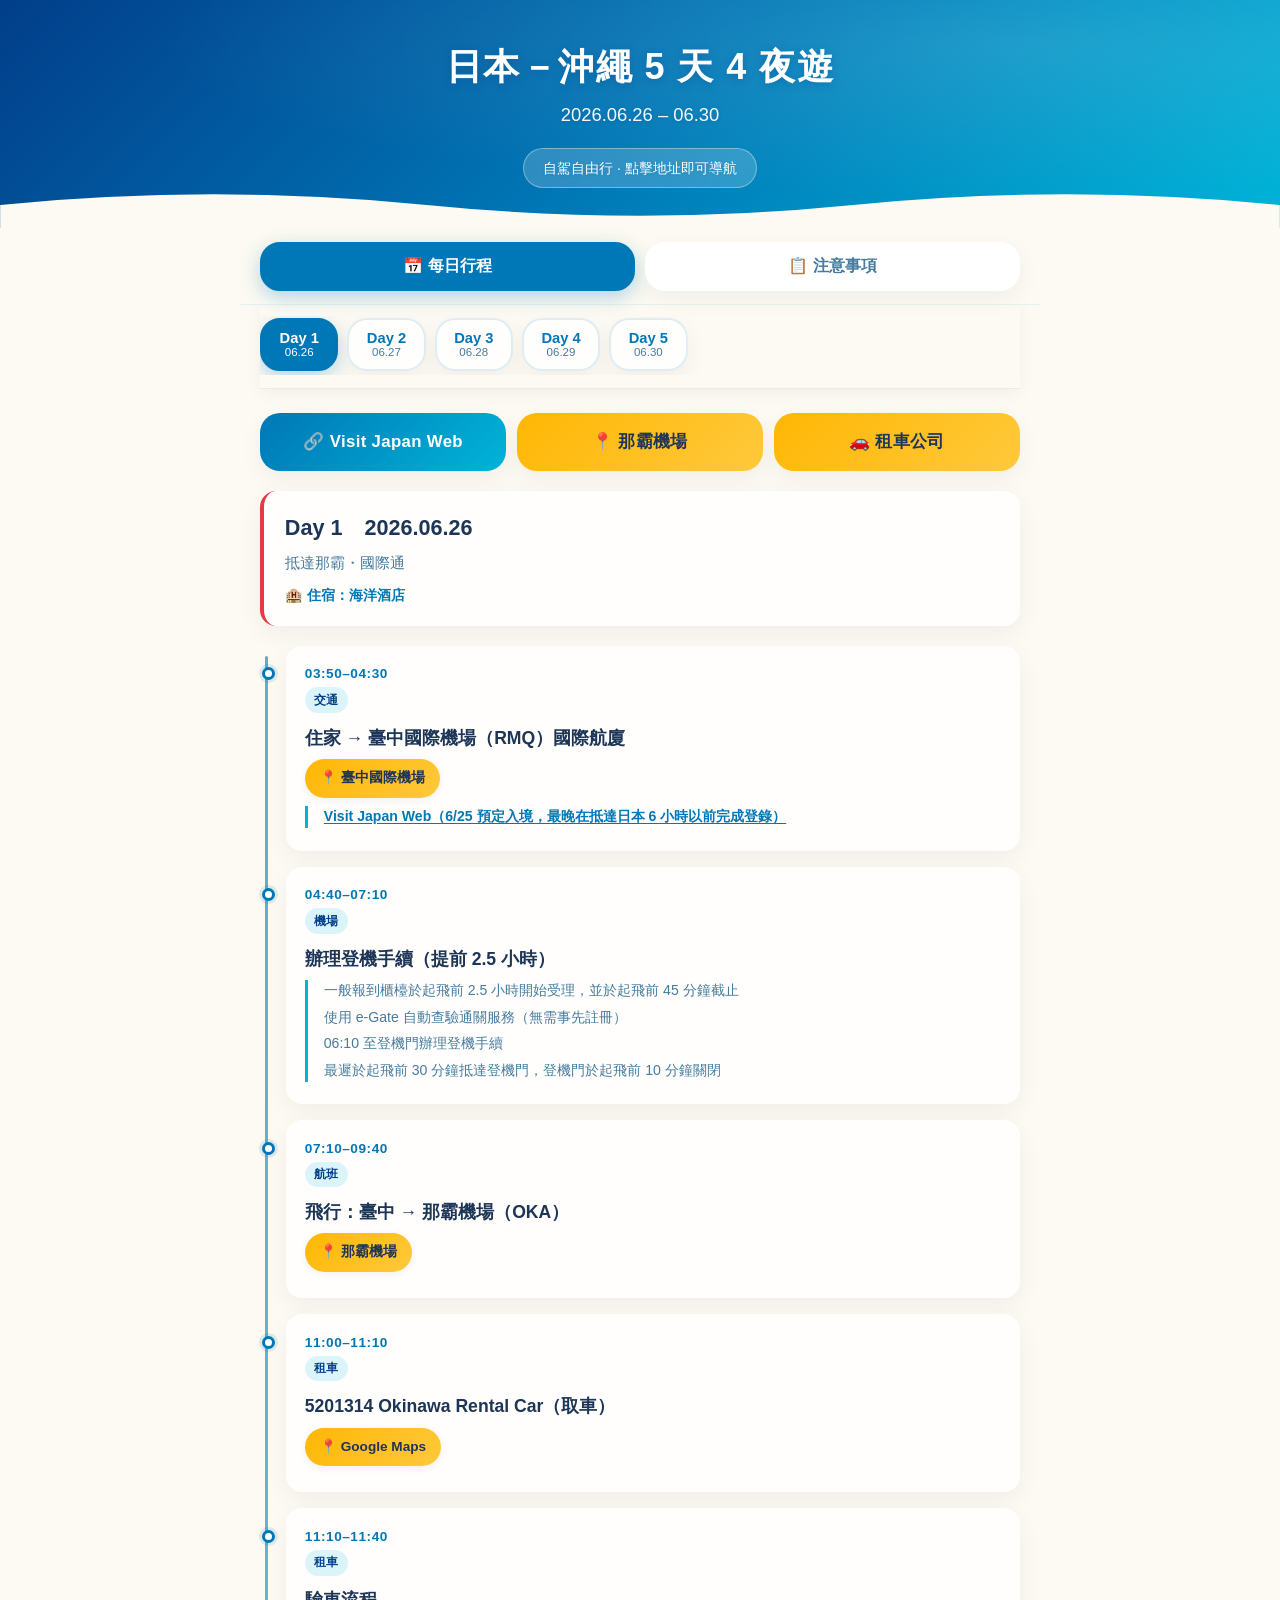
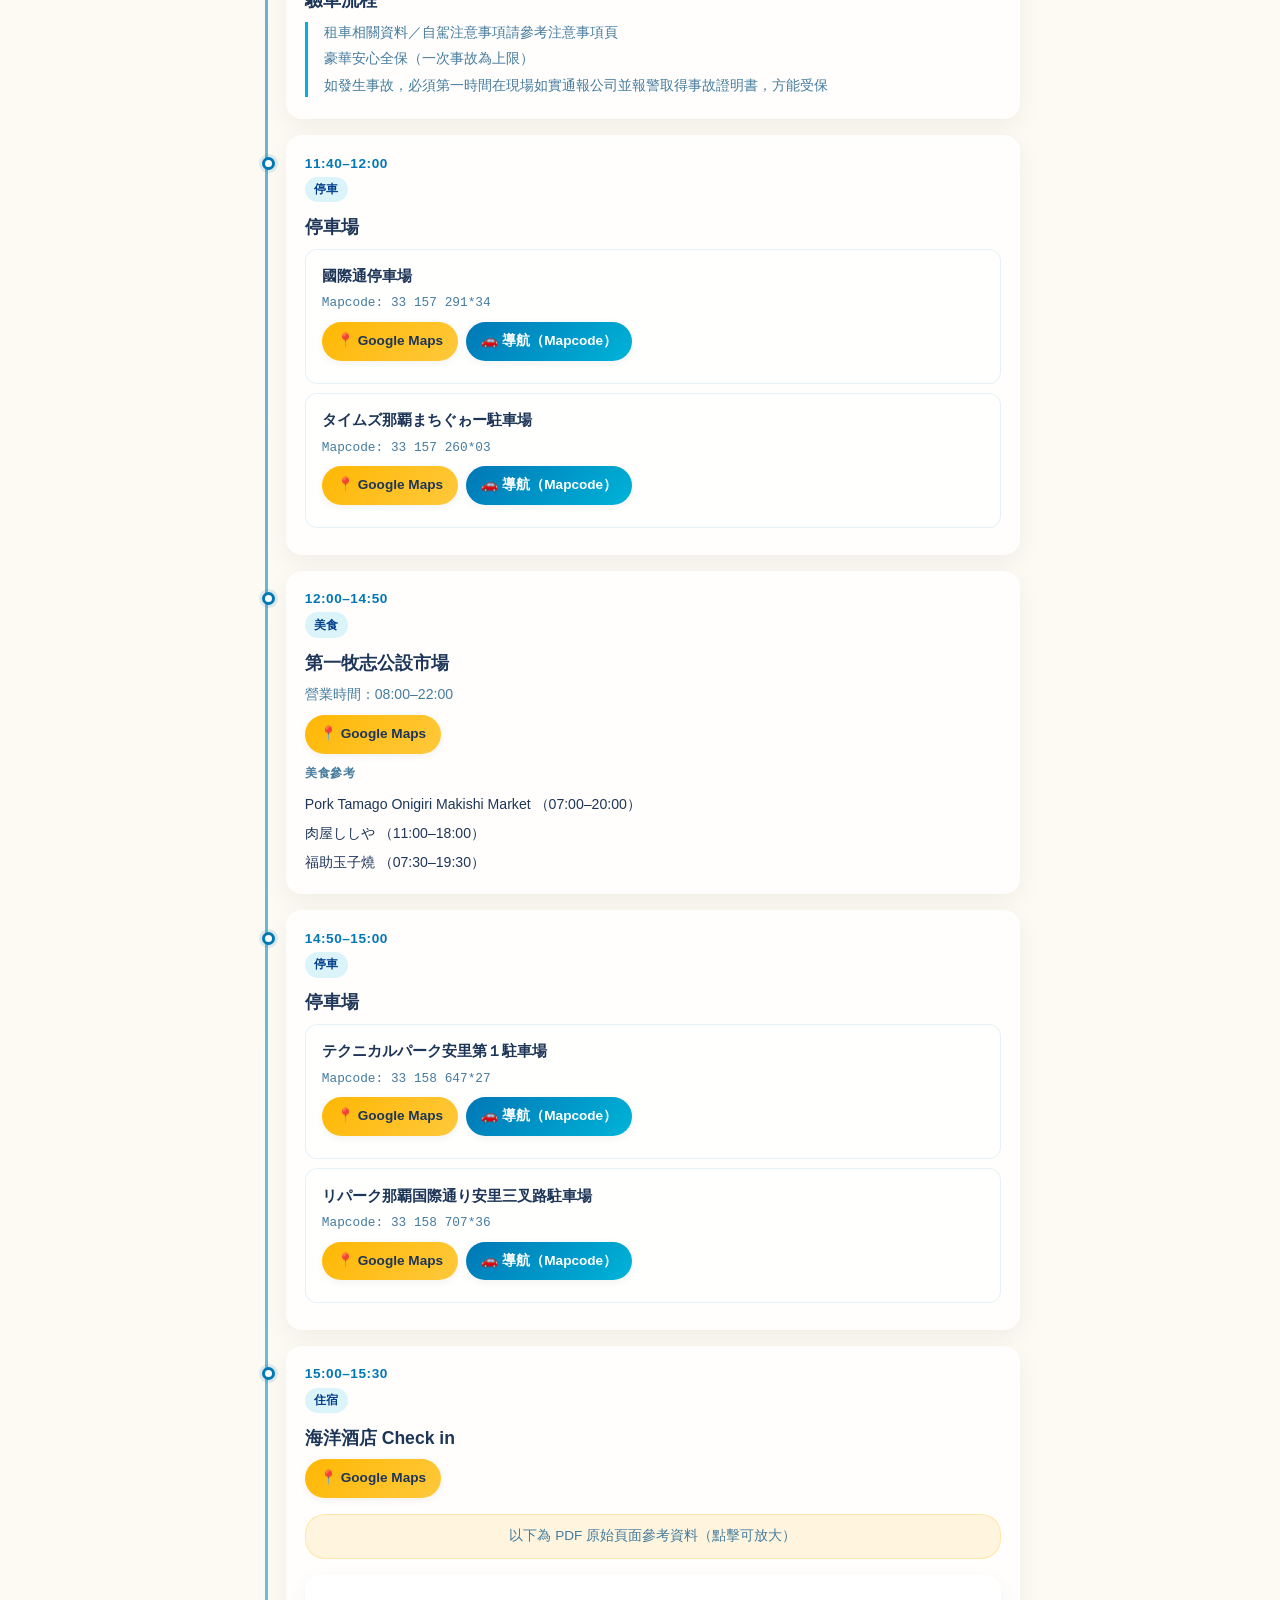
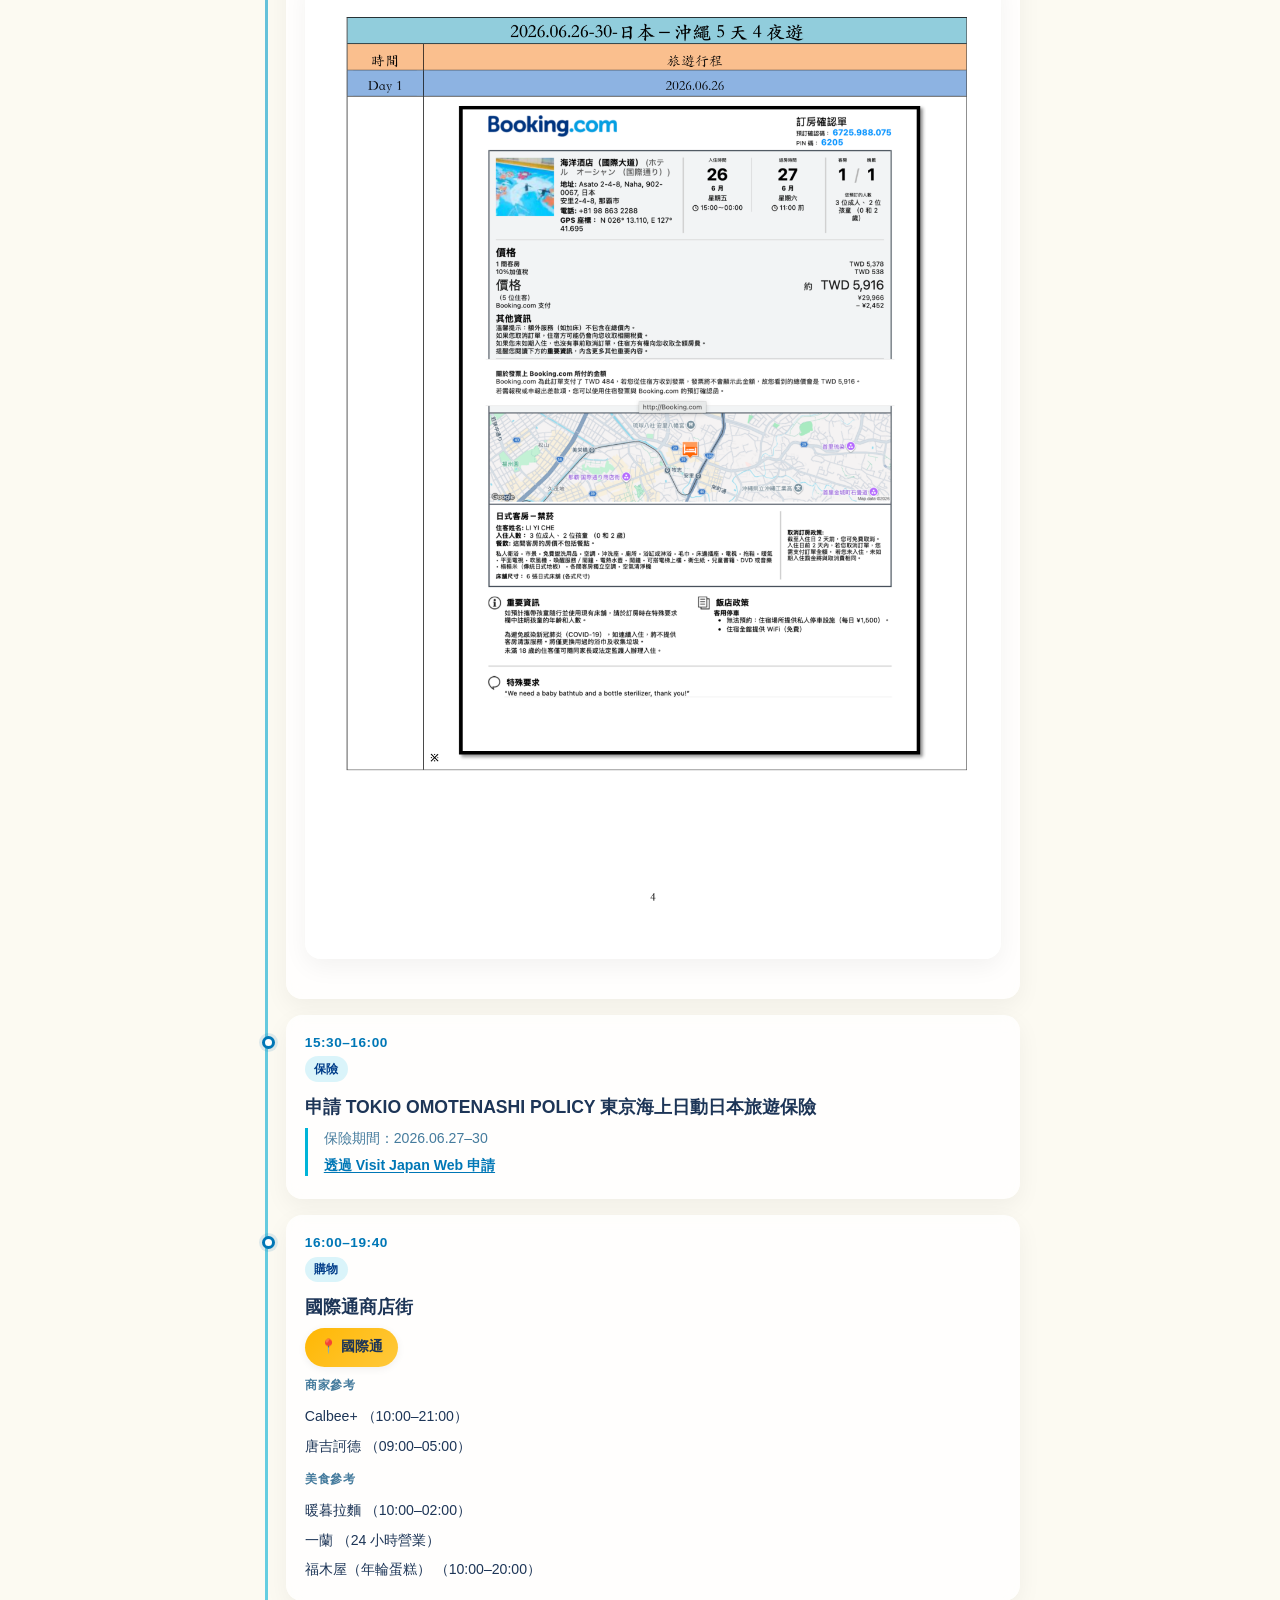
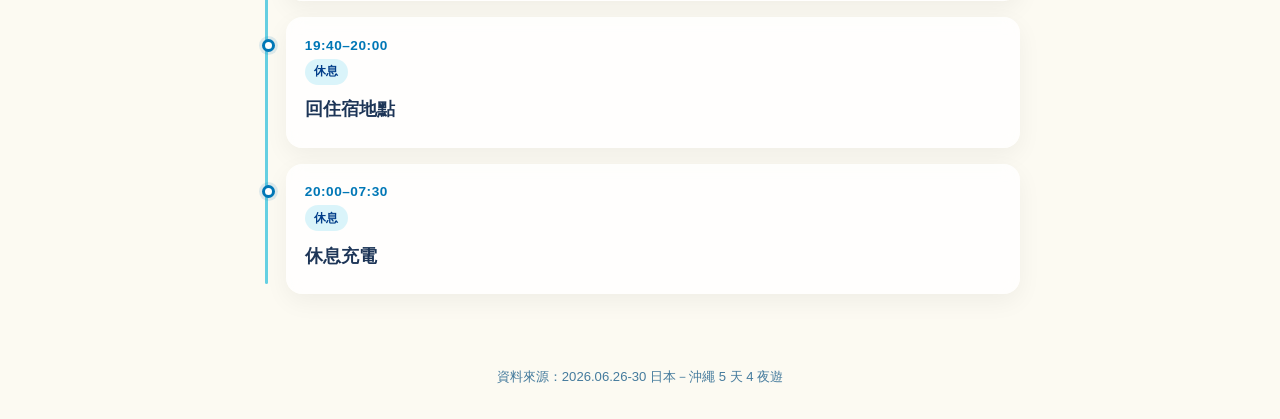
==== commit 776ee5af: "Update Visit Japan Web links to official zh-cmn-hant service URL Co-authored-by: Cursor <cursoragent" ====
--- a/index.html
+++ b/index.html
@@ -31,7 +31,7 @@
   <main>
     <section id="panel-itinerary" class="panel active" aria-label="每日行程">
       <div class="quick-links">
-        <a class="btn-link btn-ext" href="https://vjw-lp.digital.go.jp/zh/" target="_blank" rel="noopener">🔗 Visit Japan Web</a>
+        <a class="btn-link btn-ext" href="https://services.digital.go.jp/zh-cmn-hant/visit-japan-web/" target="_blank" rel="noopener">🔗 Visit Japan Web</a>
         <a class="btn-link btn-maps" href="https://www.google.com/maps/search/?api=1&amp;query=%E9%82%A3%E9%9C%B8%E6%A9%9F%E5%A0%B4" target="_blank" rel="noopener">📍 那霸機場</a>
         <a class="btn-link btn-maps" href="https://www.google.com/maps/search/?api=1&amp;query=5201314%20Okinawa%20Rental%20Car" target="_blank" rel="noopener">🚗 租車公司</a>
       </div>
--- a/styles.css
+++ b/styles.css
@@ -238,15 +238,11 @@
 
 .day-tabs-sticky.is-fixed {
   position: fixed;
-  left: 0;
-  right: 0;
   top: var(--nav-bottom);
-  width: 100%;
-  padding-left: max(1rem, var(--safe-left));
-  padding-right: max(1rem, var(--safe-right));
-  max-width: 800px;
-  margin: 0 auto;
+  z-index: 90;
+  margin: 0;
   box-sizing: border-box;
+  /* left / width 由 JS 依 .day-tabs-bar 容器同步，修正桌面版置中 */
 }
 
 .day-tabs-sentinel {
@@ -766,17 +762,14 @@
     padding-top: calc(0.85rem + var(--safe-top));
     max-width: 800px;
     margin: 0 auto;
-    background: transparent;
-    border-bottom: none;
+    background: rgba(252, 250, 242, 0.92);
+    backdrop-filter: blur(12px);
+    -webkit-backdrop-filter: blur(12px);
+    border-bottom: 1px solid rgba(0, 119, 182, 0.08);
   }
 
   .day-tabs-bar {
     padding: 0 1.25rem;
-  }
-
-  .day-tabs-sticky.is-fixed {
-    padding-left: max(1.25rem, var(--safe-left));
-    padding-right: max(1.25rem, var(--safe-right));
   }
 }
 
@@ -792,11 +785,6 @@
 
   .day-tabs-bar {
     padding: 0 0.85rem;
-  }
-
-  .day-tabs-sticky.is-fixed {
-    padding-left: max(0.85rem, var(--safe-left));
-    padding-right: max(0.85rem, var(--safe-right));
   }
 
   .event {
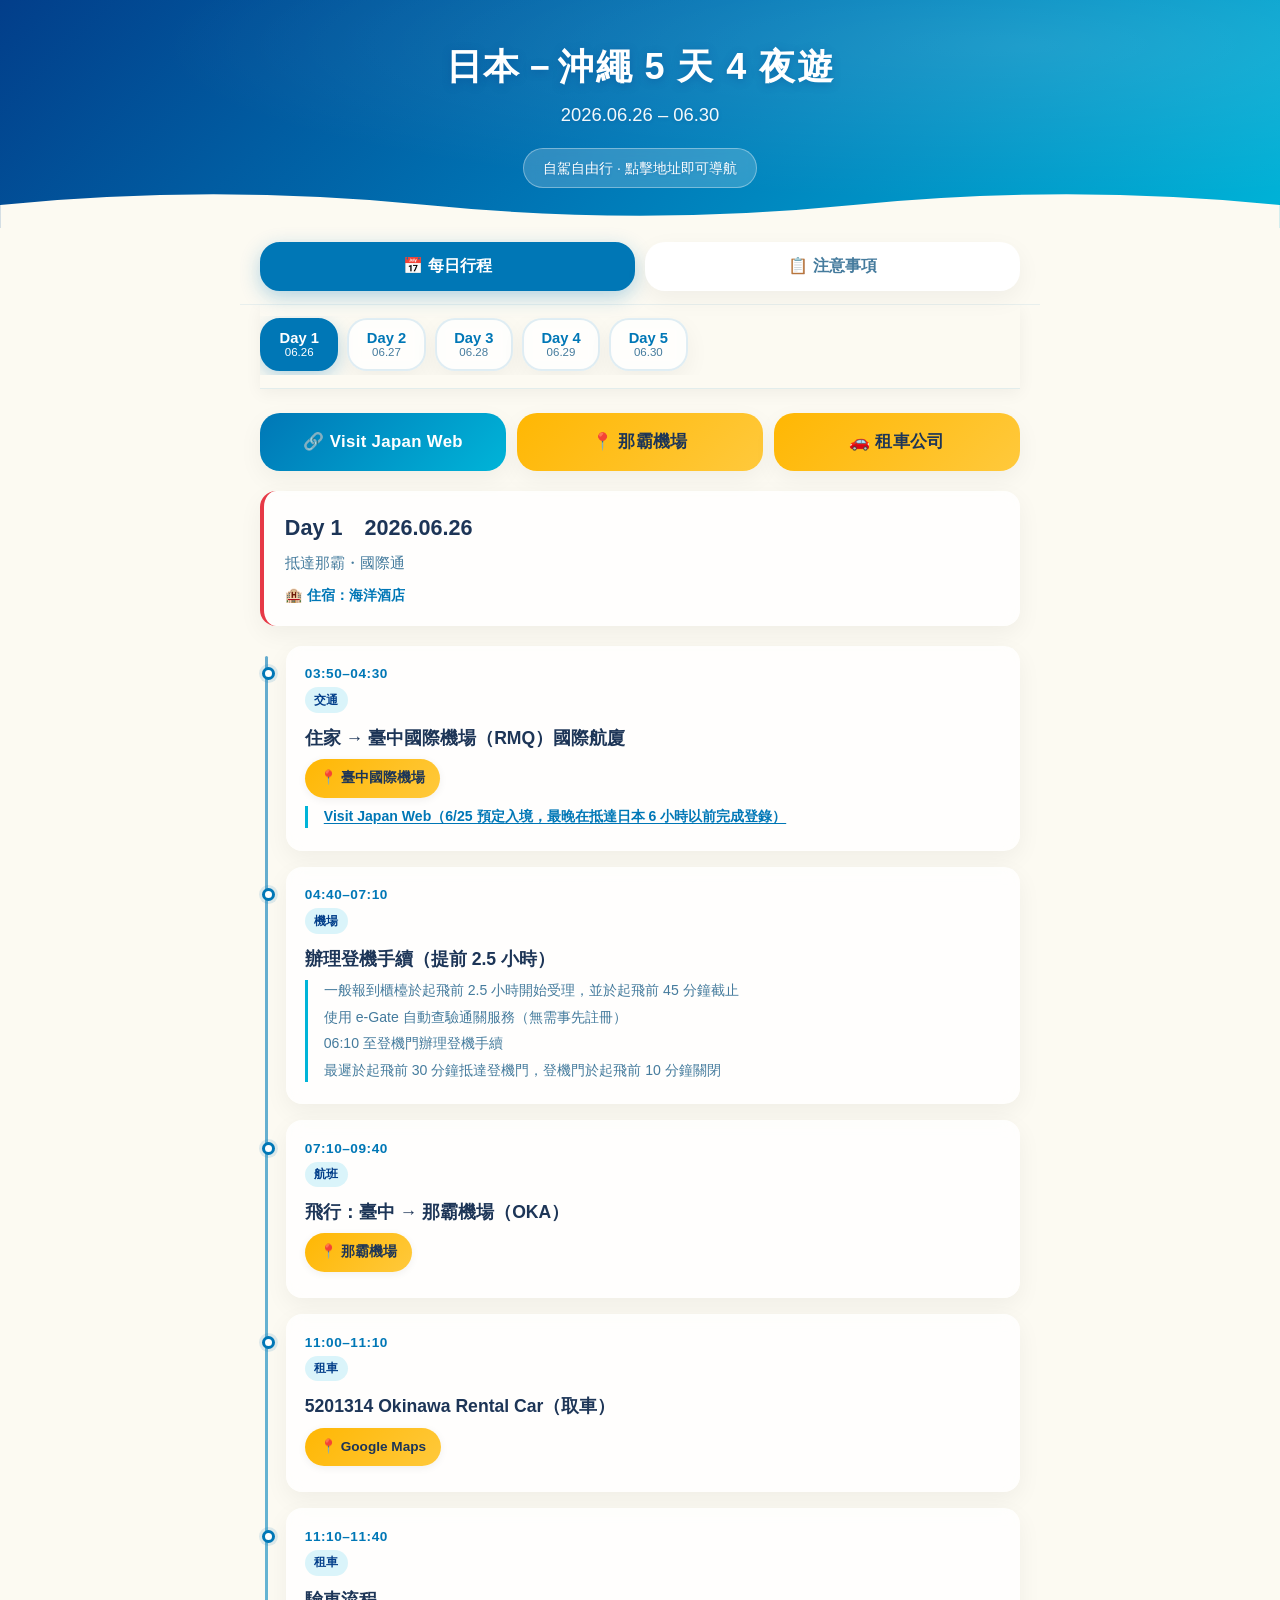
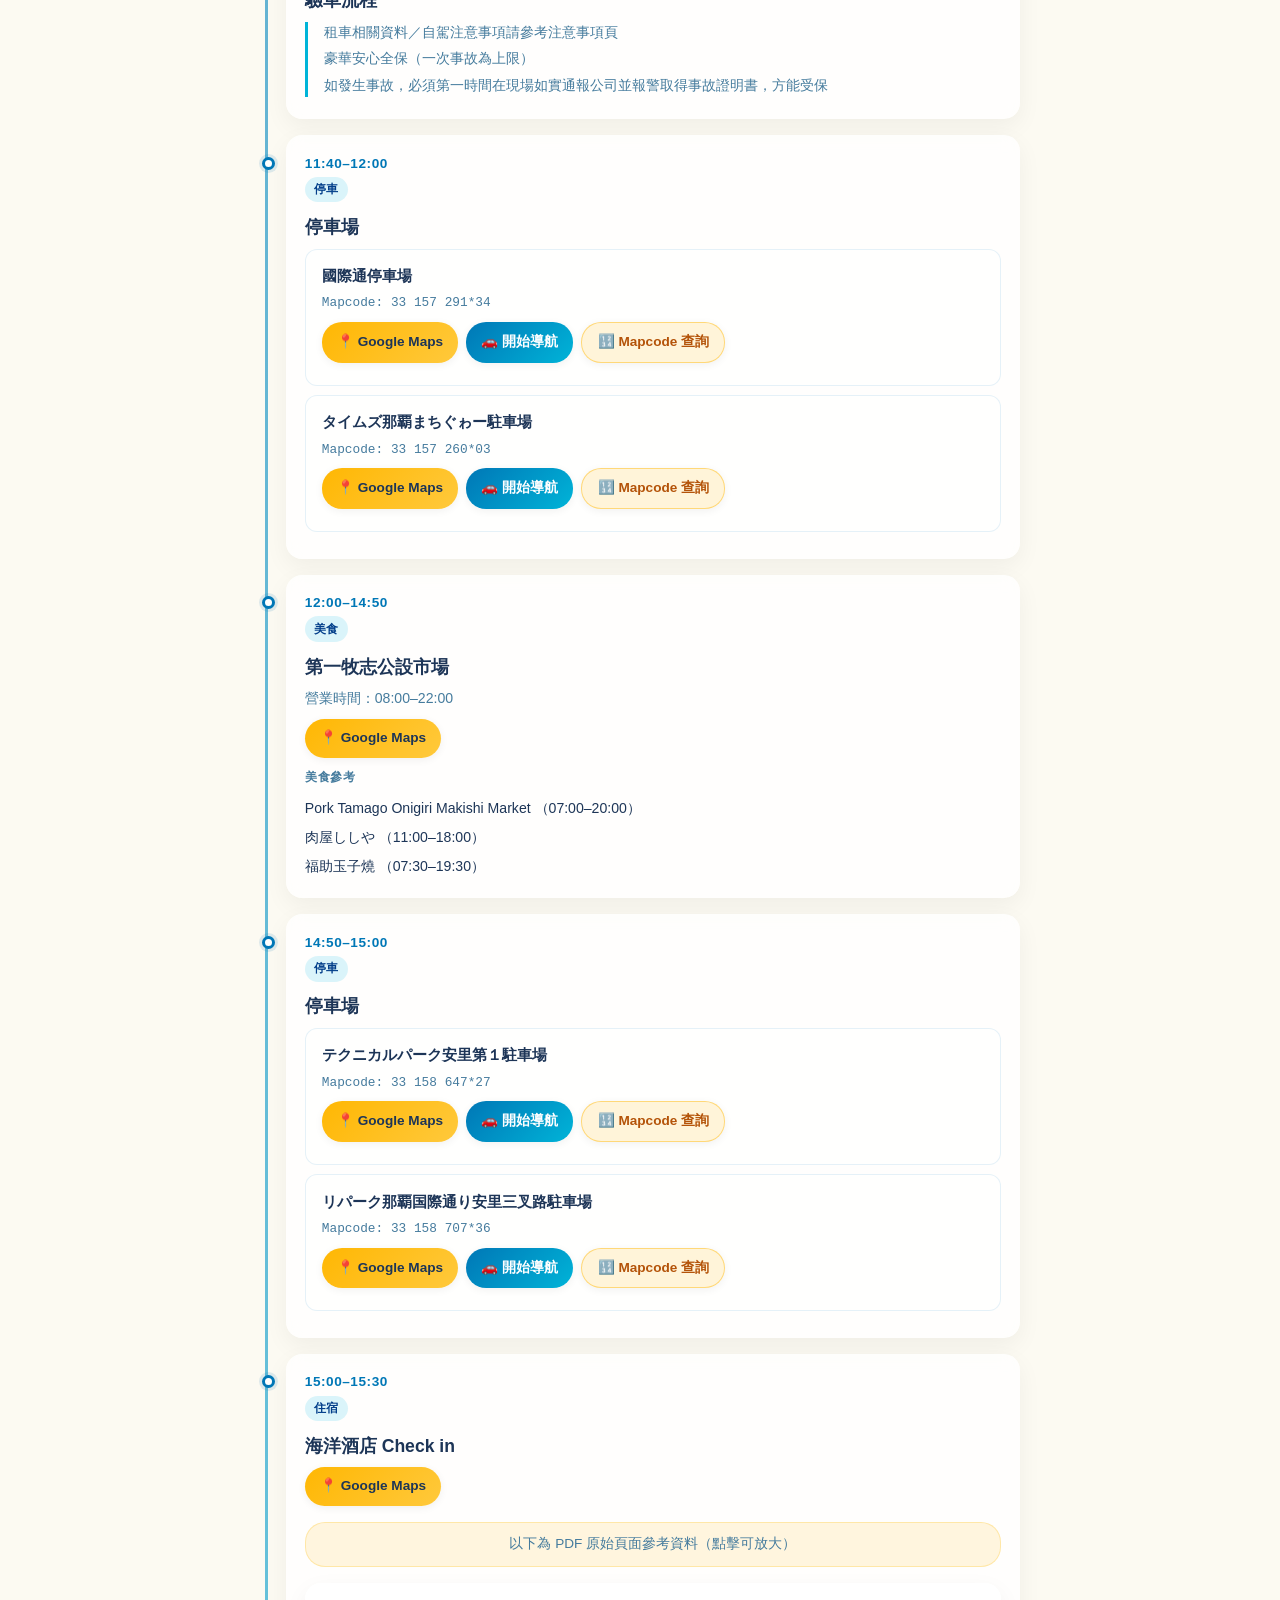
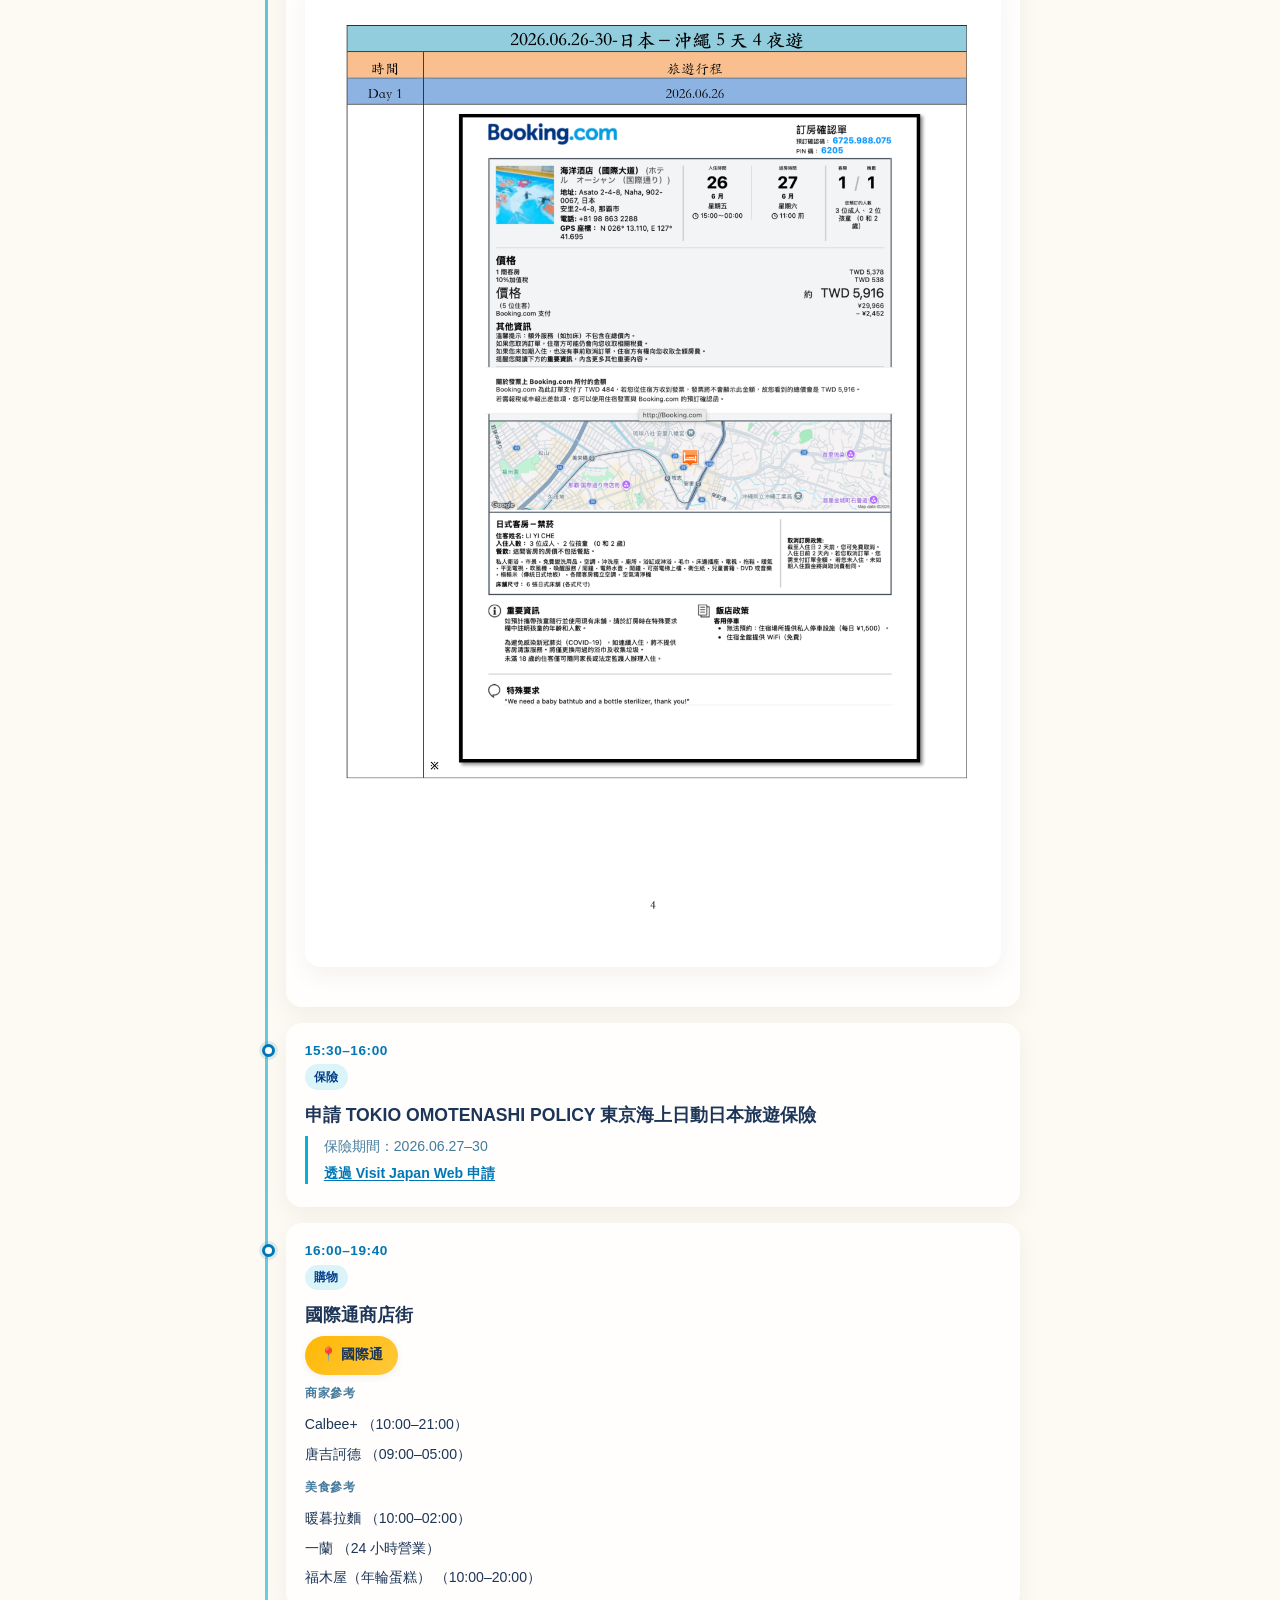
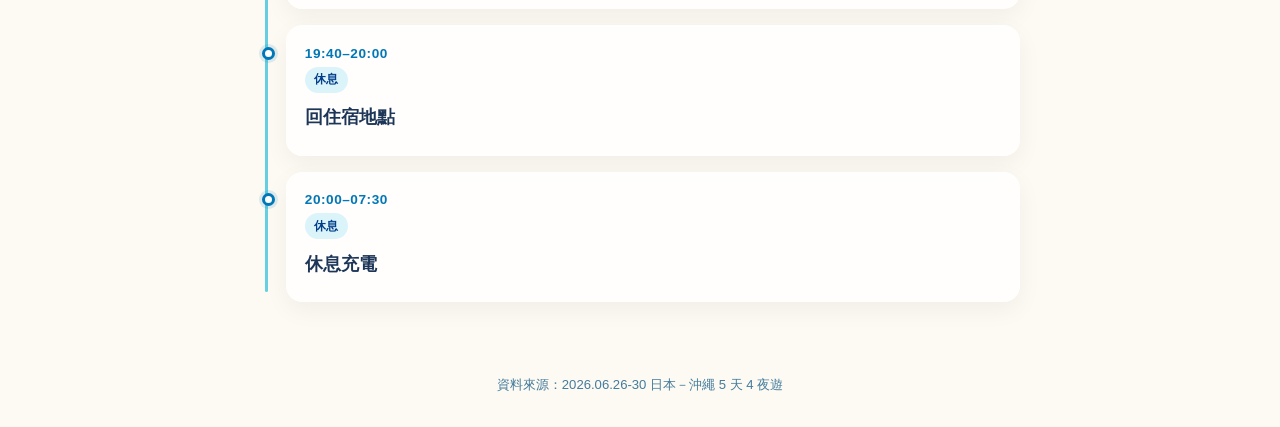
==== commit ba50f966: "Add Firebase Firestore initialization to index.html. Co-authored-by: Cursor <cursoragent@cursor.com>" ====
--- a/index.html
+++ b/index.html
@@ -54,5 +54,25 @@
 
   <script src="data.js"></script>
   <script src="app.js"></script>
+  <script type="module">
+    import { initializeApp } from "https://www.gstatic.com/firebasejs/10.8.0/firebase-app.js";
+    import { getFirestore, collection, getDocs } from "https://www.gstatic.com/firebasejs/10.8.0/firebase-firestore.js";
+  
+    // 👇 將你在步驟五取得的 Config 貼在下方取代這段
+    const firebaseConfig = {
+      apiKey: "AIzaSyD7_wuk8iUGf6vrTbPWqi796YUBlWxC8GQ",
+      authDomain: "aitravel-ec43b.firebaseapp.com",
+      projectId: "aitravel-ec43b",
+      storageBucket: "aitravel-ec43b.appspot.com",
+      messagingSenderId: "356936081383",
+      appId: "1:356936081383:web:83bda3e3f63a6756852742"
+    };
+  
+    // 啟動 Firebase 魔法
+    const app = initializeApp(firebaseConfig);
+    const db = getFirestore(app);
+    
+    console.log("🔥 Firebase 資料庫連線成功！並且已經開啟測試模式讀寫權限！");
+  </script>
 </body>
 </html>
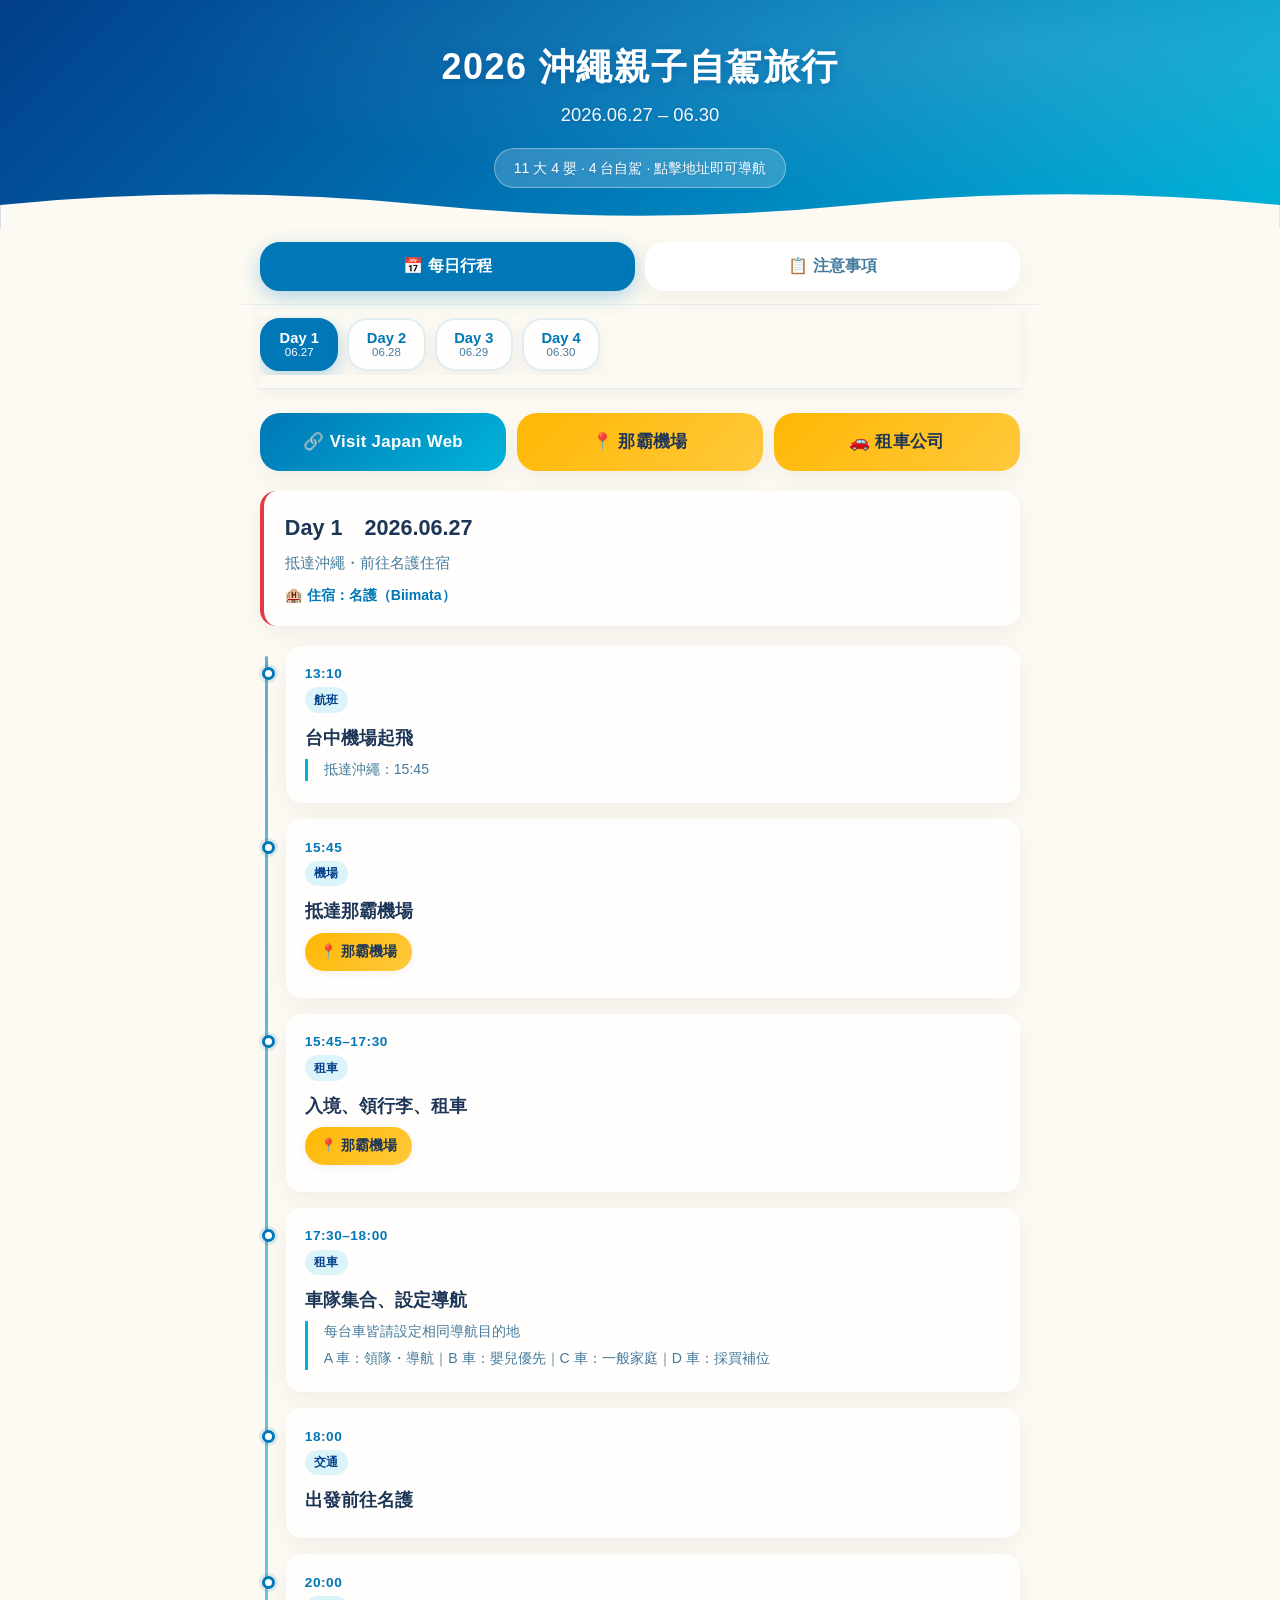
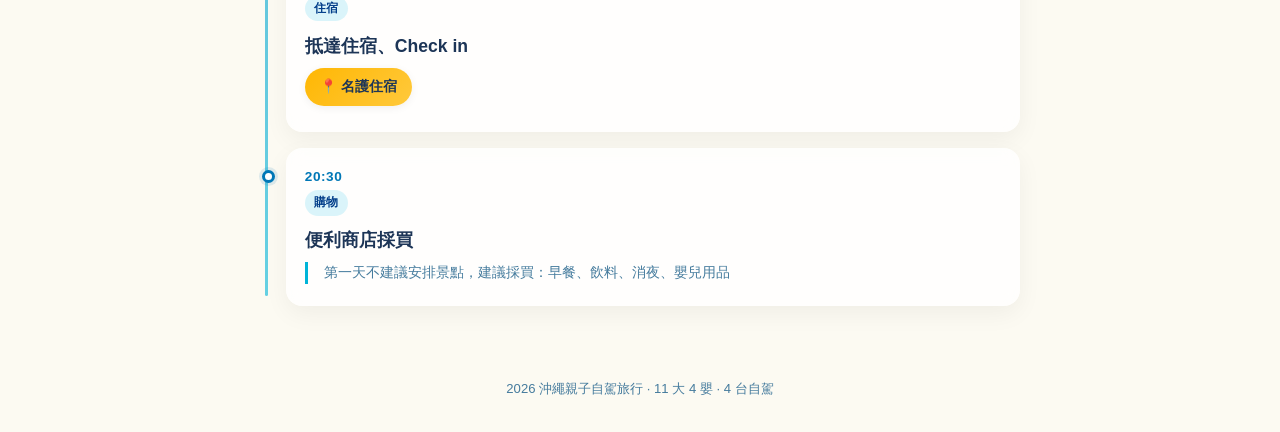
==== commit 27307505: "Update itinerary to 4-day family self-drive trip (Jun 27–30). Replace the previous 5-day plan with t" ====
--- a/index.html
+++ b/index.html
@@ -3,16 +3,16 @@
 <head>
   <meta charset="UTF-8">
   <meta name="viewport" content="width=device-width, initial-scale=1.0, viewport-fit=cover">
-  <meta name="description" content="2026 沖繩 5 天 4 夜自由行行程與注意事項">
+  <meta name="description" content="2026 沖繩親子自駕旅行（11大4嬰）行程與注意事項">
   <meta name="theme-color" content="#023e8a">
-  <title>沖繩 5 天 4 夜｜互動行程</title>
+  <title>沖繩親子自駕旅行｜互動行程</title>
   <link rel="stylesheet" href="styles.css">
 </head>
 <body>
   <header class="hero">
-    <h1>日本－沖繩 5 天 4 夜遊</h1>
-    <p class="dates">2026.06.26 – 06.30</p>
-    <span class="badge">自駕自由行 · 點擊地址即可導航</span>
+    <h1>2026 沖繩親子自駕旅行</h1>
+    <p class="dates">2026.06.27 – 06.30</p>
+    <span class="badge">11 大 4 嬰 · 4 台自駕 · 點擊地址即可導航</span>
   </header>
 
   <nav class="main-nav" aria-label="主要導覽">
@@ -45,7 +45,7 @@
   </main>
 
   <footer>
-    <p>資料來源：2026.06.26-30 日本－沖繩 5 天 4 夜遊</p>
+    <p>2026 沖繩親子自駕旅行 · 11 大 4 嬰 · 4 台自駕</p>
   </footer>
 
   <div id="lightbox" class="lightbox" role="dialog" aria-label="圖片放大檢視">
@@ -54,25 +54,6 @@
 
   <script src="data.js"></script>
   <script src="app.js"></script>
-  <script type="module">
-    import { initializeApp } from "https://www.gstatic.com/firebasejs/10.8.0/firebase-app.js";
-    import { getFirestore, collection, getDocs } from "https://www.gstatic.com/firebasejs/10.8.0/firebase-firestore.js";
-  
-    // 👇 將你在步驟五取得的 Config 貼在下方取代這段
-    const firebaseConfig = {
-      apiKey: "AIzaSyD7_wuk8iUGf6vrTbPWqi796YUBlWxC8GQ",
-      authDomain: "aitravel-ec43b.firebaseapp.com",
-      projectId: "aitravel-ec43b",
-      storageBucket: "aitravel-ec43b.appspot.com",
-      messagingSenderId: "356936081383",
-      appId: "1:356936081383:web:83bda3e3f63a6756852742"
-    };
-  
-    // 啟動 Firebase 魔法
-    const app = initializeApp(firebaseConfig);
-    const db = getFirestore(app);
-    
-    console.log("🔥 Firebase 資料庫連線成功！並且已經開啟測試模式讀寫權限！");
-  </script>
+
 </body>
 </html>
